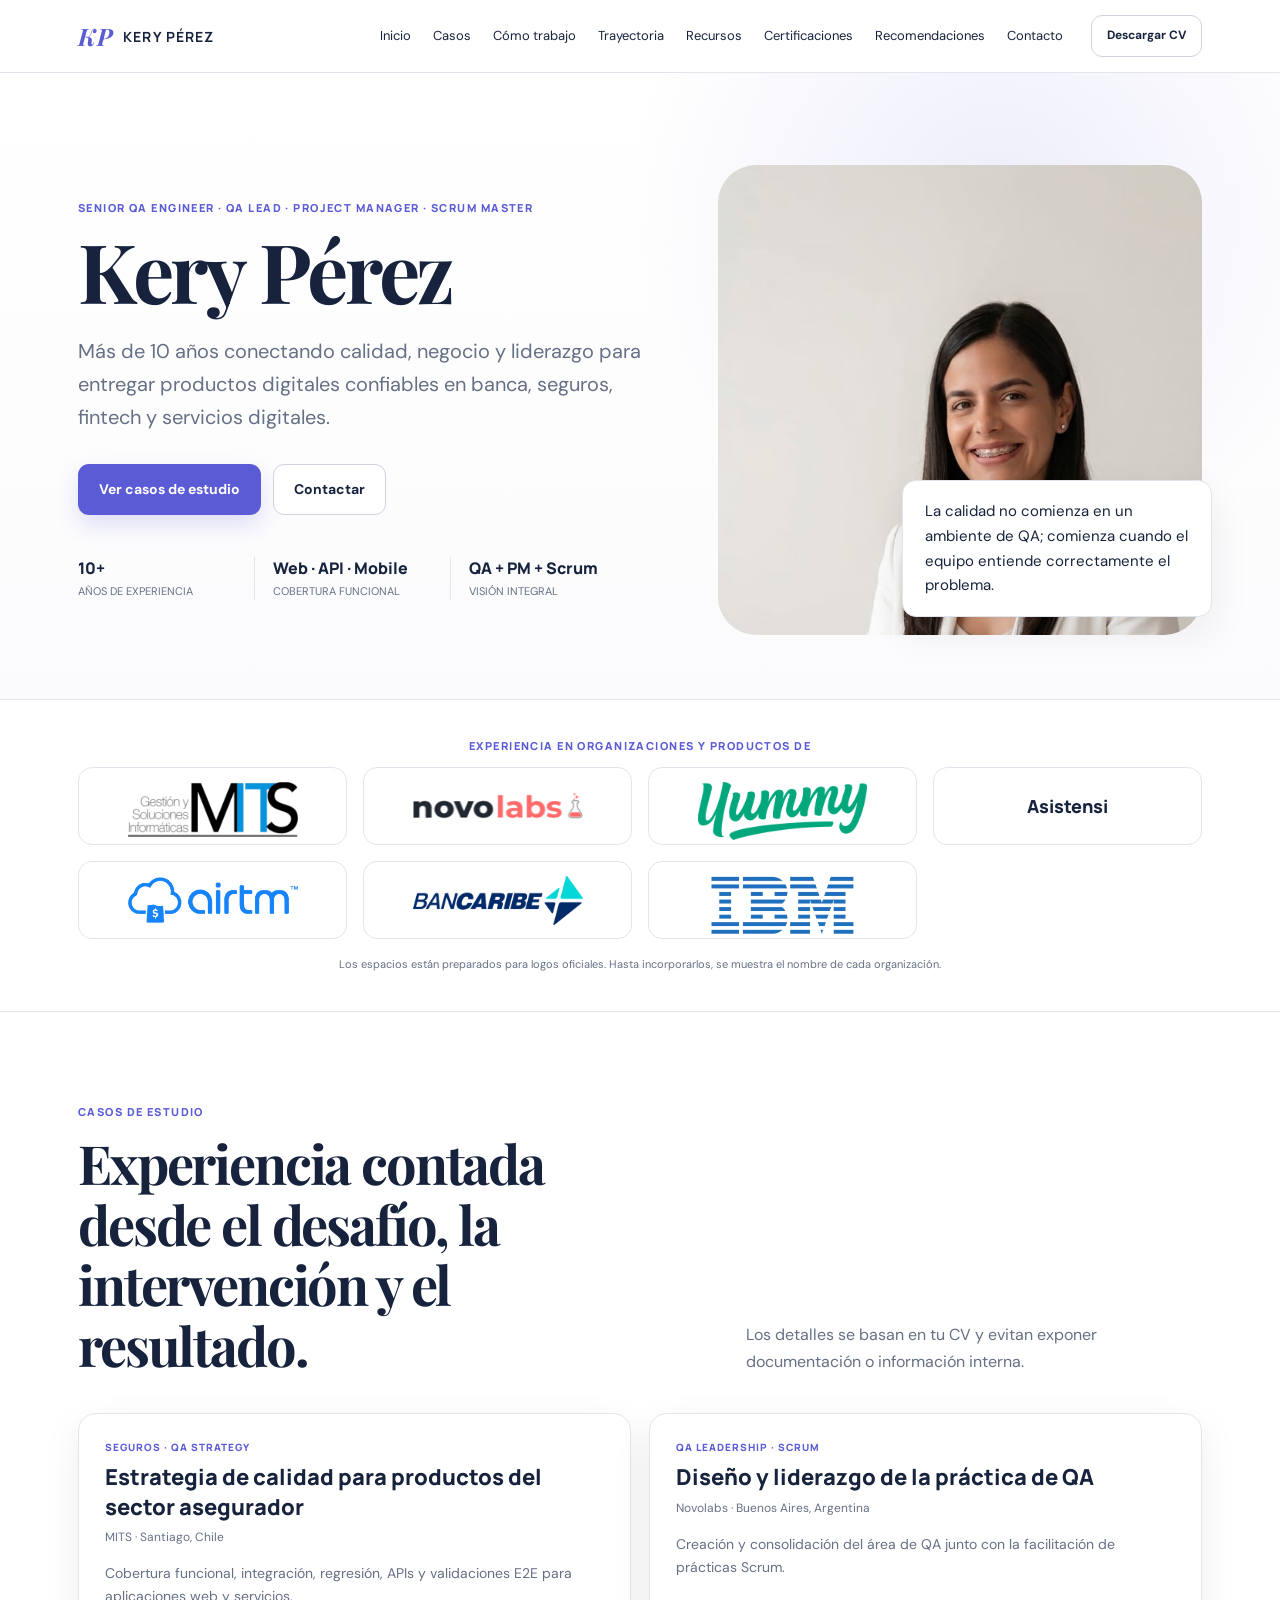
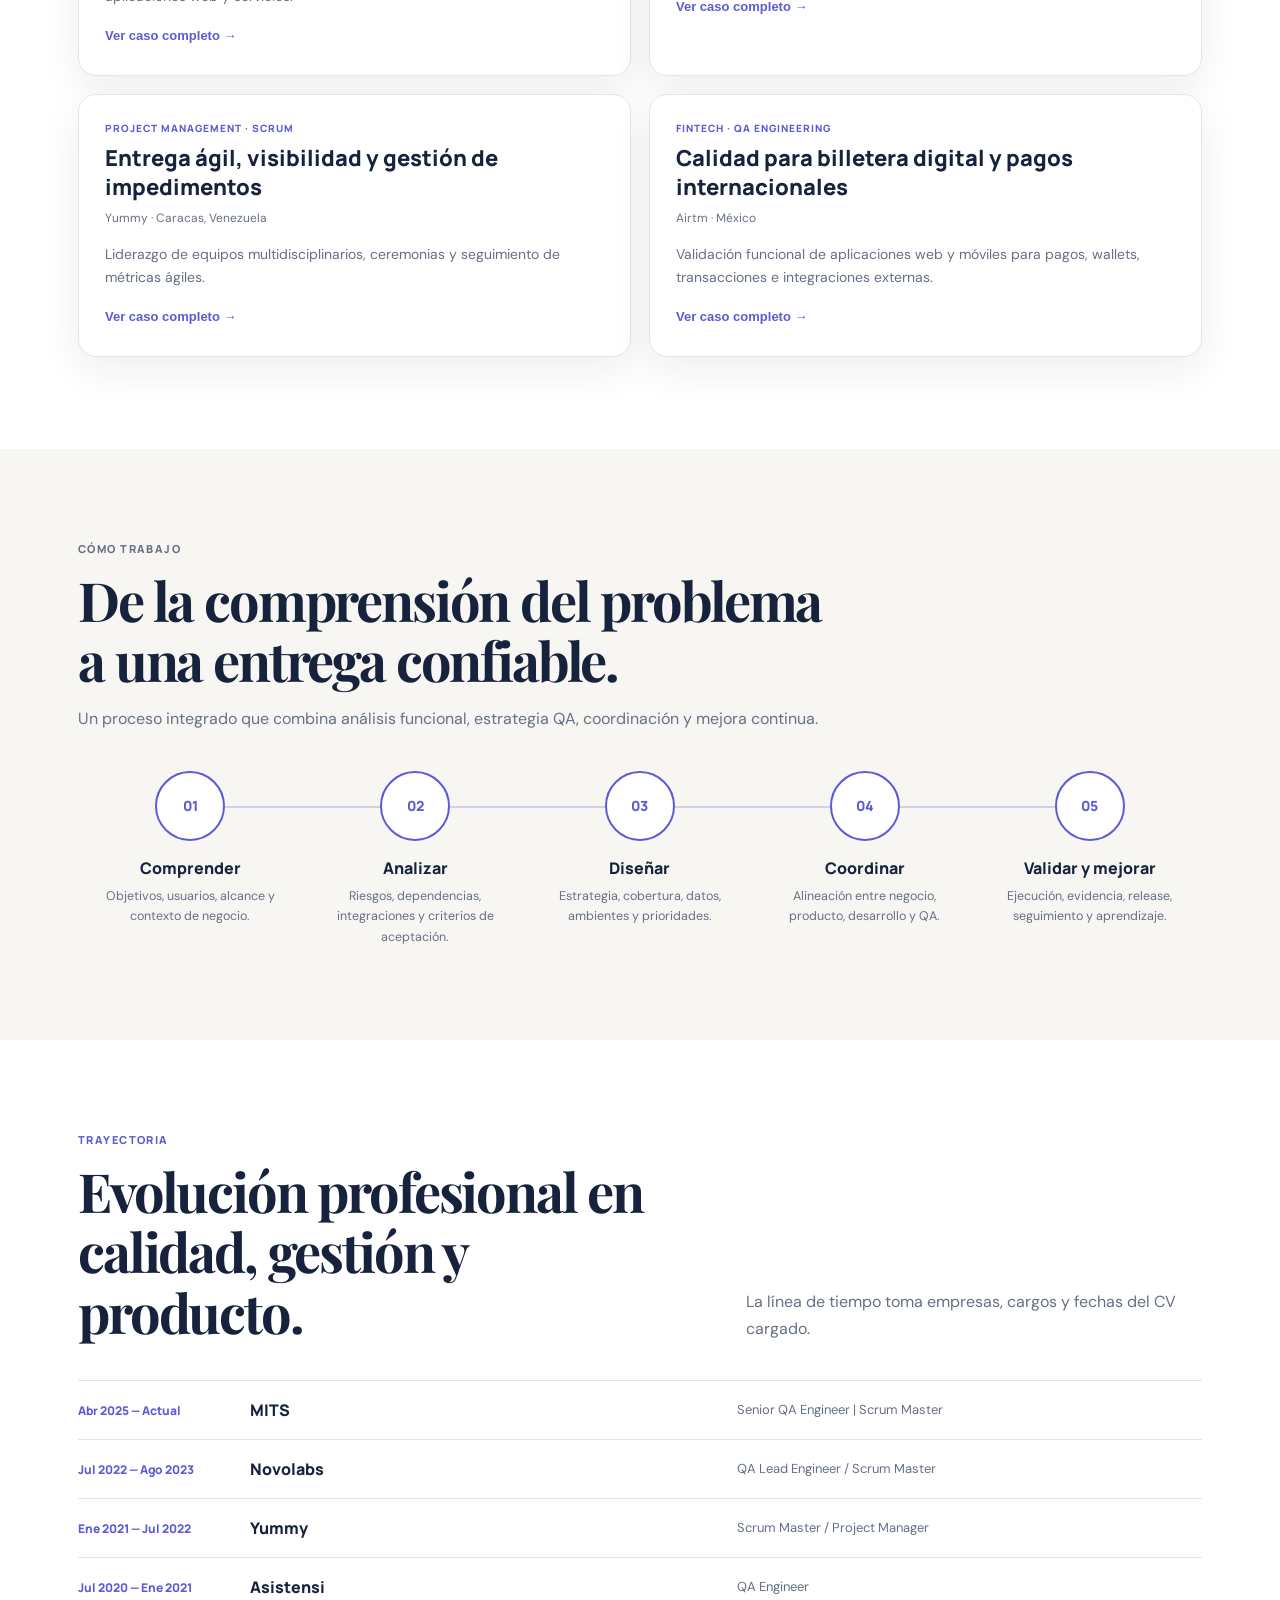
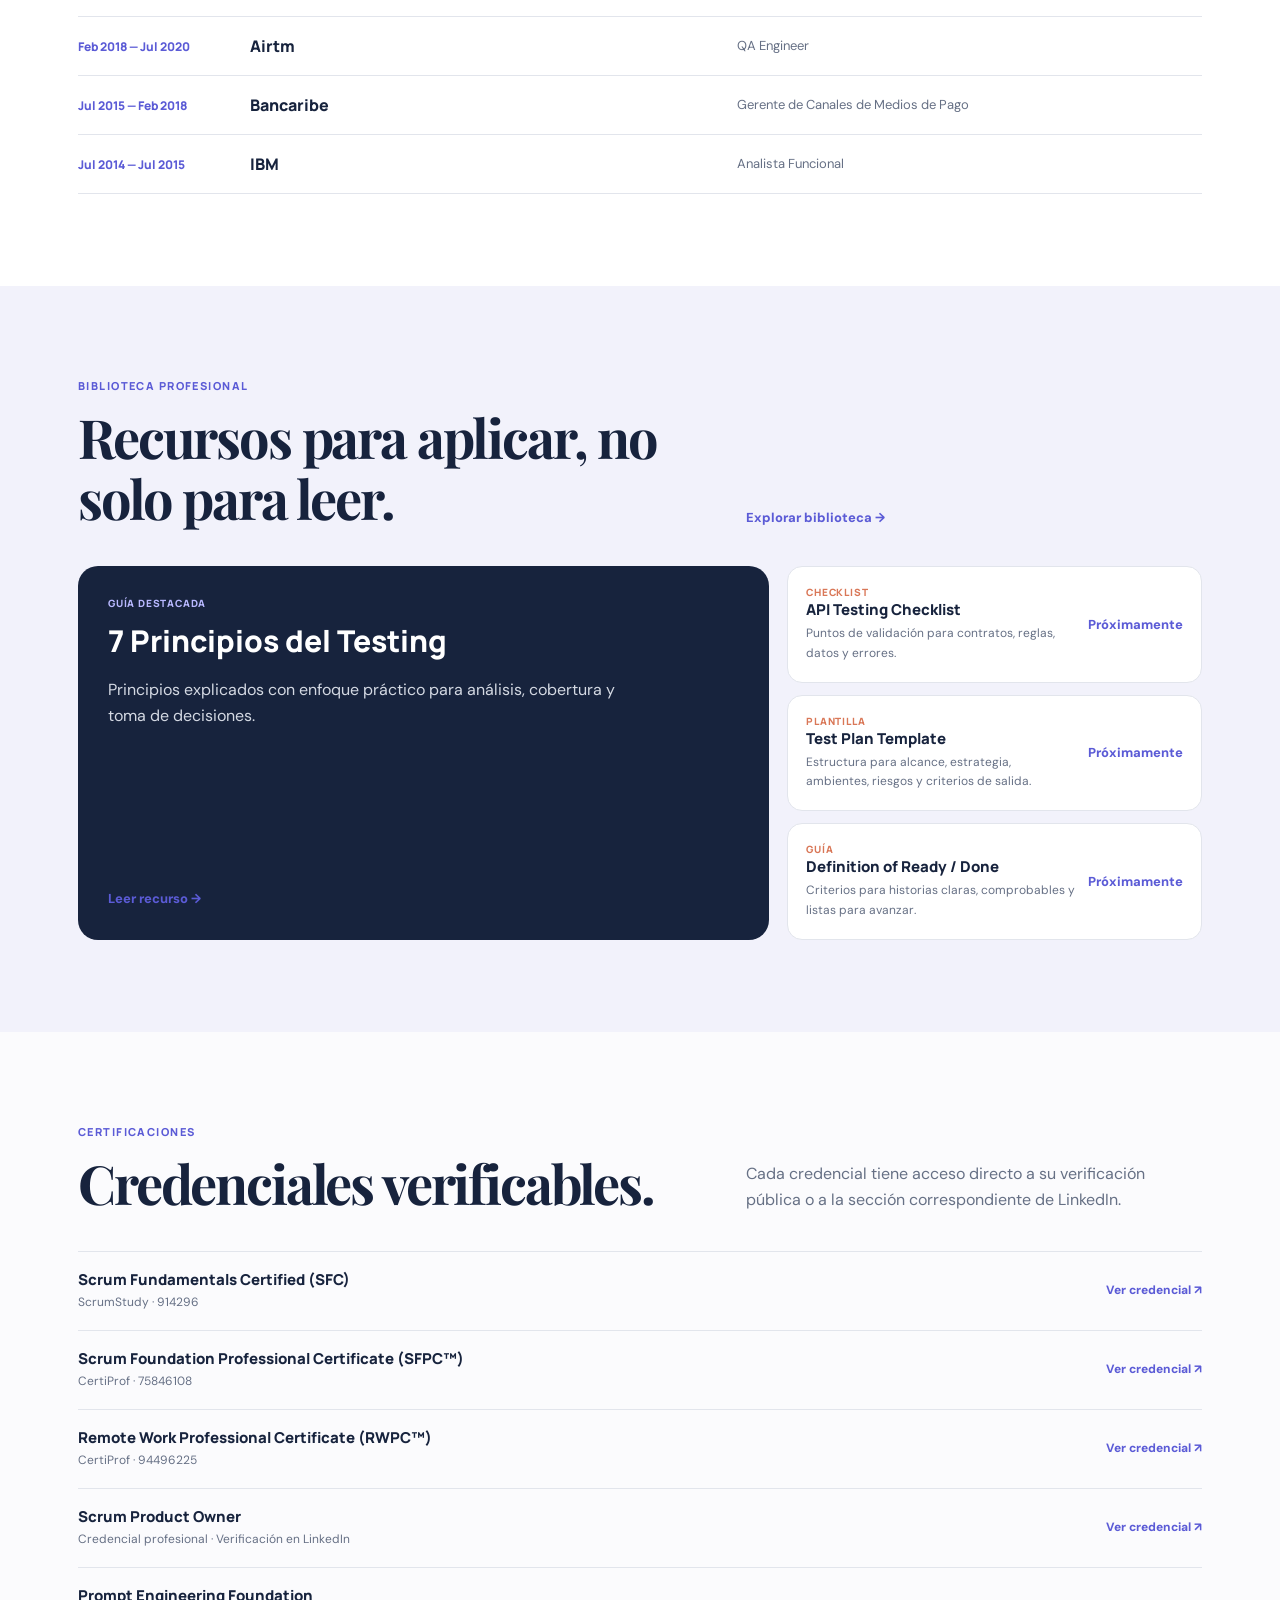
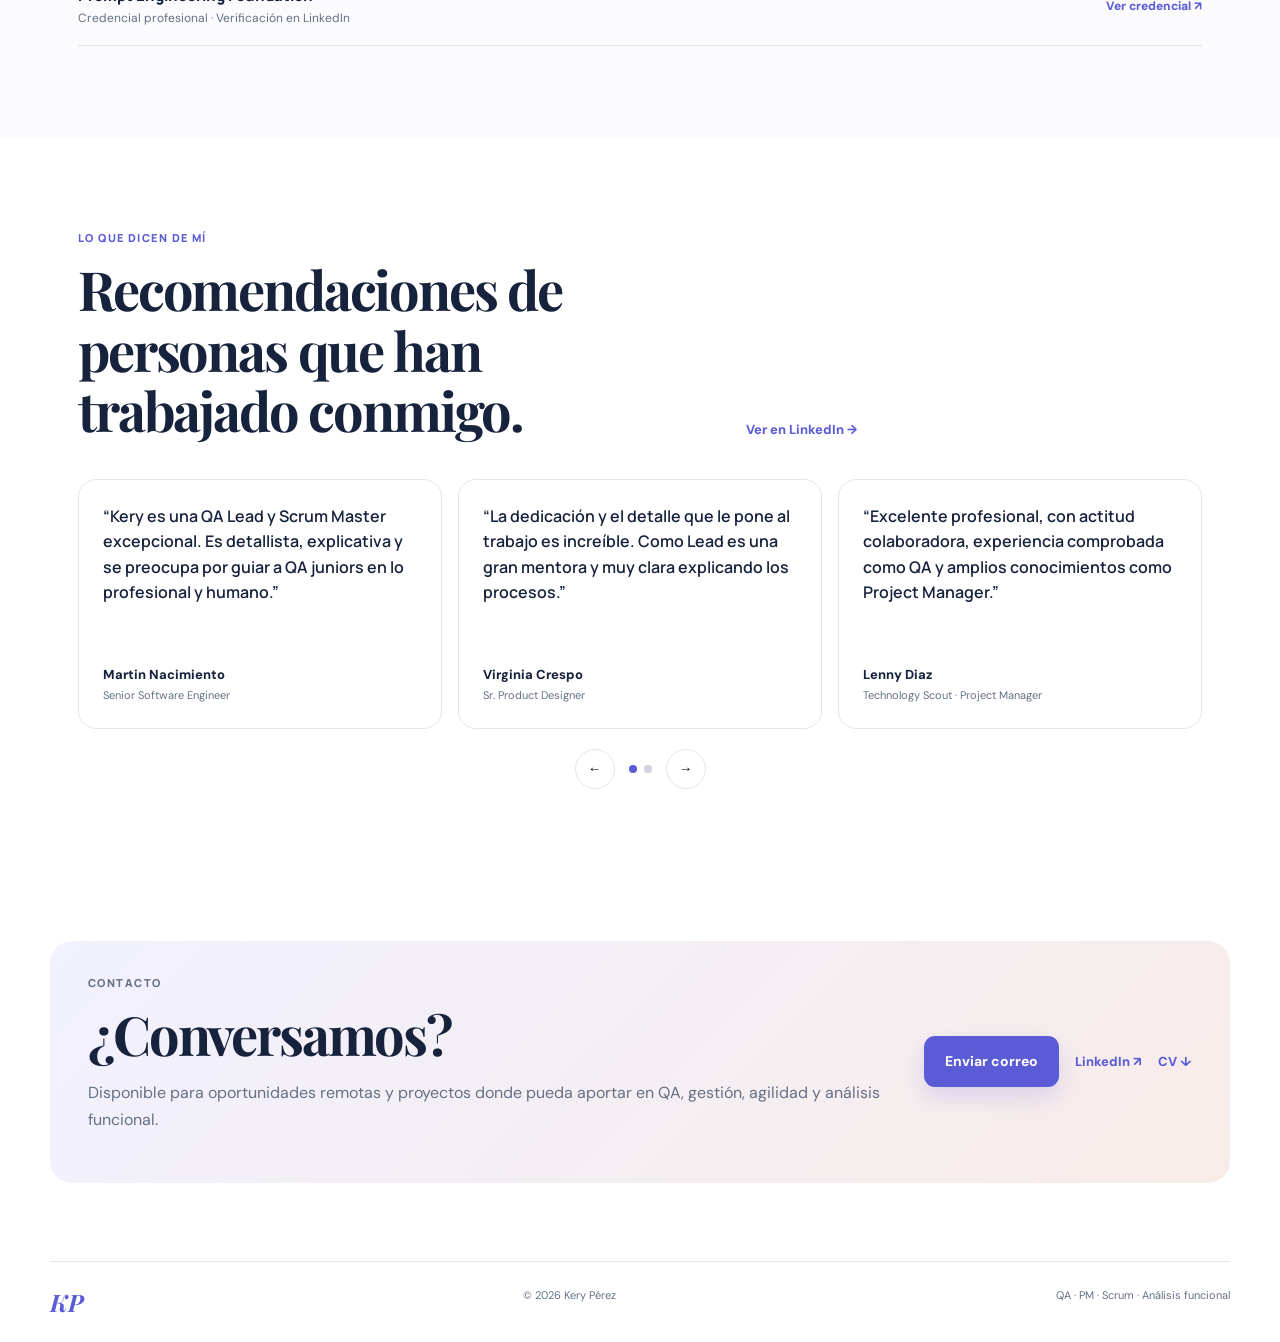
==== portfolio2026/index.html @ 2732c257 "Estoy restaurando el portafolio anterior" ====
<!DOCTYPE html>
<html lang="es">
<head>
  <meta charset="UTF-8">
  <meta name="viewport" content="width=device-width, initial-scale=1.0">
  <title>Kery Pérez — QA Leadership · Project Management · Scrum</title>
  <meta name="description" content="Portafolio profesional de Kery Pérez: QA Leadership, Project Management, Scrum y análisis funcional para banca, seguros y fintech.">
  <link rel="preconnect" href="https://fonts.googleapis.com">
  <link rel="preconnect" href="https://fonts.gstatic.com" crossorigin>
  <link href="https://fonts.googleapis.com/css2?family=DM+Sans:wght@400;500;600;700&family=Manrope:wght@500;600;700;800&family=Playfair+Display:wght@600;700&display=swap" rel="stylesheet">
  <link rel="stylesheet" href="assets/css/styles.css">
</head>
<body>
<header class="site-header">
  <div class="wrap nav">
    <a class="brand" href="#inicio"><span class="brand-mark">KP</span><span>Kery Pérez</span></a>
    <button class="nav-toggle" id="navToggle" aria-label="Abrir menú">☰</button>
    <nav class="nav-links" id="navLinks">
      <a href="#inicio">Inicio</a><a href="#casos">Casos</a><a href="#metodo">Cómo trabajo</a><a href="#trayectoria">Trayectoria</a><a href="#recursos">Recursos</a><a href="#certificaciones">Certificaciones</a><a href="#recomendaciones">Recomendaciones</a><a href="#contacto">Contacto</a>
    </nav>
    <a class="btn btn-outline nav-cv" href="assets/docs/CV_Kery_Perez_2026.pdf" download>Descargar CV</a>
  </div>
</header>

<main>
<section class="hero" id="inicio">
  <div class="wrap hero-grid">
    <div>
      <p class="eyebrow">Senior QA Engineer · QA Lead · Project Manager · Scrum Master</p>
      <h1>Kery Pérez</h1>
      <p class="hero-lede">Más de 10 años conectando calidad, negocio y liderazgo para entregar productos digitales confiables en banca, seguros, fintech y servicios digitales.</p>
      <div class="hero-actions"><a class="btn btn-primary" href="#casos">Ver casos de estudio</a><a class="btn btn-secondary" href="#contacto">Contactar</a></div>
      <div class="stats"><div><strong>10+</strong><span>Años de experiencia</span></div><div><strong>Web · API · Mobile</strong><span>Cobertura funcional</span></div><div><strong>QA + PM + Scrum</strong><span>Visión integral</span></div></div>
    </div>
    <aside class="hero-card">
      <div class="portrait-frame">
        <img src="assets/images/foto-kery.jpg" alt="Kery Pérez" onerror="this.hidden=true;this.nextElementSibling.hidden=false">
        <div class="portrait-placeholder" hidden><strong>Tu foto profesional</strong><span>assets/images/foto-kery.jpg</span></div>
      </div>
      <blockquote>La calidad no comienza en un ambiente de QA; comienza cuando el equipo entiende correctamente el problema.</blockquote>
    </aside>
  </div>
</section>

<section class="company-section">
  <div class="wrap">
    <p class="section-label center">Experiencia en organizaciones y productos de</p>
    <div class="company-grid" id="companyGrid"></div>
    <p class="logo-note">Los espacios están preparados para logos oficiales. Hasta incorporarlos, se muestra el nombre de cada organización.</p>
  </div>
</section>

<section class="section" id="casos">
  <div class="wrap">
    <div class="section-head split"><div><p class="section-label">Casos de estudio</p><h2>Experiencia contada desde el desafío, la intervención y el resultado.</h2></div><p>Los detalles se basan en tu CV y evitan exponer documentación o información interna.</p></div>
    <div class="case-grid" id="caseGrid"></div>
  </div>
</section>

<section class="section method-section" id="metodo">
  <div class="wrap">
    <div class="section-head"><p class="section-label">Cómo trabajo</p><h2>De la comprensión del problema a una entrega confiable.</h2><p>Un proceso integrado que combina análisis funcional, estrategia QA, coordinación y mejora continua.</p></div>
    <div class="method-flow" id="methodFlow"></div>
  </div>
</section>

<section class="section" id="trayectoria">
  <div class="wrap">
    <div class="section-head split"><div><p class="section-label">Trayectoria</p><h2>Evolución profesional en calidad, gestión y producto.</h2></div><p>La línea de tiempo toma empresas, cargos y fechas del CV cargado.</p></div>
    <div class="timeline" id="timeline"></div>
  </div>
</section>

<section class="section library-section" id="recursos">
  <div class="wrap">
    <div class="section-head split"><div><p class="section-label">Biblioteca profesional</p><h2>Recursos para aplicar, no solo para leer.</h2></div><a class="text-link" href="resources/index.html">Explorar biblioteca →</a></div>
    <div class="library-layout" id="libraryGrid"></div>
  </div>
</section>


<section class="section certification-section" id="certificaciones">
  <div class="wrap">
    <div class="section-head split">
      <div>
        <p class="section-label">Certificaciones</p>
        <h2>Credenciales verificables.</h2>
      </div>
      <p>Cada credencial tiene acceso directo a su verificación pública o a la sección correspondiente de LinkedIn.</p>
    </div>
    <div class="certification-list" id="certificationList"></div>
  </div>
</section>

<section class="section" id="recomendaciones">
  <div class="wrap">
    <div class="section-head split"><div><p class="section-label">Lo que dicen de mí</p><h2>Recomendaciones de personas que han trabajado conmigo.</h2></div><a class="text-link" target="_blank" rel="noopener" href="https://www.linkedin.com/in/kandreinaperez/details/recommendations/">Ver en LinkedIn →</a></div>
    <div class="carousel"><div class="recommendation-track" id="recommendationTrack"></div></div>
    <div class="carousel-controls"><button id="prevRec" aria-label="Anterior">←</button><div id="recDots"></div><button id="nextRec" aria-label="Siguiente">→</button></div>
  </div>
</section>

<section class="contact-section" id="contacto">
  <div class="wrap contact-card"><div><p class="section-label">Contacto</p><h2>¿Conversamos?</h2><p>Disponible para oportunidades remotas y proyectos donde pueda aportar en QA, gestión, agilidad y análisis funcional.</p></div><div class="contact-actions"><a class="btn btn-primary" href="mailto:kery.aph@gmail.com">Enviar correo</a><a class="text-link" target="_blank" rel="noopener" href="https://www.linkedin.com/in/kandreinaperez/">LinkedIn ↗</a><a class="text-link" href="assets/docs/CV_Kery_Perez_2026.pdf" download>CV ↓</a></div></div>
</section>
</main>

<footer><div class="wrap footer-inner"><span class="brand-mark">KP</span><span>© 2026 Kery Pérez</span><span>QA · PM · Scrum · Análisis funcional</span></div></footer>
<script src="assets/js/data.js"></script><script src="assets/js/app.js"></script>
</body></html>
---- portfolio2026/assets/css/styles.css ----
:root{--bg:#fff;--paper:#f7f6f3;--paper2:#f2f2fb;--text:#17233d;--muted:#667085;--line:#e2e5ec;--accent:#5b5bd6;--accent2:#d97757;--accentSoft:#ececff;--navy:#17233d;--shadow:0 14px 40px rgba(23,35,61,.07);--radius:20px;--display:'Playfair Display',serif;--heading:'Manrope',sans-serif;--body:'DM Sans',sans-serif;--container:1180px}*{box-sizing:border-box}html{scroll-behavior:smooth}body{margin:0;color:var(--text);background:var(--bg);font-family:var(--body);line-height:1.65}a{text-decoration:none;color:inherit}.wrap{max-width:var(--container);margin:auto;padding:0 28px}.section{padding:92px 0}.site-header{position:sticky;top:0;z-index:30;background:rgba(255,255,255,.93);backdrop-filter:blur(14px);border-bottom:1px solid var(--line)}.nav{height:72px;display:flex;align-items:center;gap:28px}.brand{display:flex;align-items:center;gap:10px;font:700 14px var(--heading);text-transform:uppercase;letter-spacing:.08em}.brand-mark{font:700 24px var(--display);font-style:italic;color:var(--accent)}.nav-links{margin-left:auto;display:flex;gap:22px}.nav-links a{font-size:13px}.nav-links a:hover{color:var(--accent)}.nav-toggle{display:none;border:0;background:none;font-size:22px}.btn{display:inline-flex;align-items:center;justify-content:center;padding:13px 20px;border-radius:11px;border:1px solid transparent;font-weight:700;font-size:14px}.btn-primary{background:var(--accent);color:white;box-shadow:0 10px 22px rgba(91,91,214,.18)}.btn-secondary,.btn-outline{background:white;border-color:#cfd3df}.nav-cv{padding:10px 15px;font-size:12px}.hero{padding:92px 0 64px;background:radial-gradient(circle at 78% 20%,rgba(91,91,214,.10),transparent 33%),linear-gradient(180deg,#fff,#fbfbfd)}.hero-grid{display:grid;grid-template-columns:1.08fr .92fr;gap:72px;align-items:center}.eyebrow,.section-label{color:var(--accent);font:800 11px var(--heading);letter-spacing:.13em;text-transform:uppercase;margin:0 0 14px}.center{text-align:center}.hero h1,.section-head h2,.contact-card h2{font:700 clamp(48px,7vw,82px)/1 var(--display);letter-spacing:-.04em;margin:0}.section-head h2,.contact-card h2{font-size:clamp(34px,4.8vw,54px);line-height:1.12}.hero-lede{font-size:20px;color:var(--muted);max-width:650px;margin:24px 0 0}.hero-actions{display:flex;gap:12px;margin-top:30px}.stats{display:grid;grid-template-columns:repeat(3,1fr);gap:18px;margin-top:42px}.stats div{border-right:1px solid var(--line);padding-right:14px}.stats div:last-child{border:0}.stats strong{display:block;font:800 16px var(--heading)}.stats span{display:block;color:var(--muted);font-size:11px;text-transform:uppercase;margin-top:3px}.hero-card{position:relative}.portrait-frame{height:470px;border-radius:38px;background:linear-gradient(145deg,#ececff,#f5e8e3);overflow:hidden;display:grid;place-items:center}.portrait-frame img{width:100%;height:100%;object-fit:cover}.portrait-placeholder{text-align:center}.portrait-placeholder span{display:block;color:var(--muted);font-size:12px;margin-top:6px}.hero-card blockquote{position:absolute;right:-10px;bottom:18px;background:white;border:1px solid var(--line);box-shadow:var(--shadow);border-radius:14px;padding:18px 22px;max-width:310px;margin:0;font-size:15px}.company-section{padding:38px 0;border-top:1px solid var(--line);border-bottom:1px solid var(--line)}.company-grid{display:grid;grid-template-columns:repeat(4,1fr);gap:16px}.company{height:78px;border:1px solid var(--line);border-radius:14px;background:white;display:grid;place-items:center;padding:10px}.company img{max-width:120px;max-height:42px}.company-fallback{font:800 18px var(--heading);color:var(--navy)}.logo-note{text-align:center;color:var(--muted);font-size:11px;margin:16px 0 0}.section-head{max-width:760px;margin-bottom:38px}.section-head>p{color:var(--muted)}.section-head.split{max-width:none;display:grid;grid-template-columns:1fr .75fr;gap:60px;align-items:end}.section-head.split>p{margin:0}.case-grid{display:grid;grid-template-columns:repeat(2,1fr);gap:18px}.case-card{border:1px solid var(--line);border-radius:18px;background:white;box-shadow:var(--shadow);overflow:hidden}.case-summary{padding:26px}.case-kicker{font:800 10px var(--heading);letter-spacing:.1em;text-transform:uppercase;color:var(--accent)}.case-card h3{font:800 22px/1.35 var(--heading);margin:9px 0 0}.case-client{font-size:12px;color:var(--muted);margin-top:6px}.case-summary p{color:var(--muted);font-size:14px}.case-toggle{border:0;background:none;padding:0;color:var(--accent);font-weight:800;font-size:13px}.case-detail{display:none;padding:0 26px 26px;border-top:1px solid var(--line)}.case-detail.open{display:grid;grid-template-columns:repeat(2,1fr);gap:18px;padding-top:22px}.detail-block h4{font:800 10px var(--heading);text-transform:uppercase;letter-spacing:.08em;color:var(--accent2);margin:0 0 6px}.detail-block p{margin:0;font-size:13.5px}.detail-result{grid-column:1/-1;background:var(--paper2);padding:16px;border-radius:12px;font-size:13.5px}.method-section{background:var(--paper)}.method-flow{display:grid;grid-template-columns:repeat(5,1fr);gap:0;position:relative}.method-flow:before{content:'';position:absolute;left:8%;right:8%;top:35px;height:2px;background:#cfd3df}.method-step{position:relative;text-align:center;padding:0 14px}.method-node{width:70px;height:70px;border-radius:50%;margin:0 auto;background:white;border:2px solid var(--accent);display:grid;place-items:center;position:relative;z-index:1;font:800 14px var(--heading);color:var(--accent)}.method-step h3{font:800 16px var(--heading);margin:16px 0 0}.method-step p{font-size:12.5px;color:var(--muted);margin:7px 0 0}.timeline{display:grid;gap:0;border-top:1px solid var(--line)}.timeline-item{display:grid;grid-template-columns:150px 1fr 1fr;gap:22px;padding:18px 0;border-bottom:1px solid var(--line);align-items:center}.timeline-item .period{font:800 12px var(--heading);color:var(--accent)}.timeline-item h3{font:800 16px var(--heading);margin:0}.timeline-item p{color:var(--muted);font-size:13px;margin:0}.library-section{background:var(--paper2)}.library-layout{display:grid;grid-template-columns:1.25fr .75fr;gap:18px}.resource-feature{background:var(--navy);color:white;border-radius:20px;padding:30px;min-height:300px;display:flex;flex-direction:column;justify-content:space-between}.resource-feature .resource-type{color:#b8b8ff}.resource-feature h3{font:800 30px var(--heading);margin:10px 0}.resource-feature p{color:#d4d9e3;max-width:520px}.resource-list{display:grid;gap:12px}.resource-row{background:white;border:1px solid var(--line);border-radius:15px;padding:18px;display:grid;grid-template-columns:1fr auto;gap:12px;align-items:center}.resource-row h3{font:800 15px var(--heading);margin:0}.resource-row p{font-size:12px;color:var(--muted);margin:4px 0 0}.resource-type{font:800 10px var(--heading);text-transform:uppercase;letter-spacing:.08em;color:var(--accent2)}.text-link{color:var(--accent);font-weight:800;font-size:13px}.carousel{overflow:hidden}.recommendation-track{display:flex;transition:transform .4s ease}.recommendation-page{min-width:100%;display:grid;grid-template-columns:repeat(3,1fr);gap:16px}.recommendation{border:1px solid var(--line);border-radius:18px;padding:24px;background:white;min-height:250px;display:flex;flex-direction:column;justify-content:space-between}.recommendation blockquote{font:600 16px/1.6 var(--heading);margin:0}.recommendation .name{font-weight:800;font-size:13px}.recommendation .role{font-size:11px;color:var(--muted)}.carousel-controls{display:flex;justify-content:center;align-items:center;gap:14px;margin-top:20px}.carousel-controls button{width:40px;height:40px;border-radius:50%;border:1px solid var(--line);background:white}.carousel-controls #recDots{display:flex;gap:7px}.dot{width:8px;height:8px;border-radius:50%;background:#cdd2dd}.dot.active{background:var(--accent)}.contact-section{padding:60px 0 78px}.contact-card{background:linear-gradient(135deg,#f1f1ff,#f8ece8);border-radius:22px;padding:34px 38px;display:grid;grid-template-columns:1fr auto;gap:30px;align-items:center}.contact-card p{color:var(--muted)}.contact-actions{display:flex;gap:16px;align-items:center}.footer-inner{border-top:1px solid var(--line);padding:24px 0;display:flex;justify-content:space-between;gap:16px;color:var(--muted);font-size:11px}@media(max-width:900px){.nav-links{display:none;position:absolute;top:72px;left:0;right:0;background:white;padding:18px 28px;border-bottom:1px solid var(--line);flex-direction:column}.nav-links.open{display:flex}.nav-toggle{display:block;margin-left:auto}.nav-cv{display:none}.hero-grid,.section-head.split,.library-layout,.contact-card{grid-template-columns:1fr}.company-grid{grid-template-columns:repeat(2,1fr)}.method-flow{grid-template-columns:repeat(2,1fr);gap:24px}.method-flow:before{display:none}.recommendation-page{grid-template-columns:1fr}.timeline-item{grid-template-columns:1fr}.case-grid{grid-template-columns:1fr}}@media(max-width:600px){.wrap{padding:0 20px}.section{padding:70px 0}.stats{grid-template-columns:1fr}.hero-actions,.contact-actions{flex-wrap:wrap}.portrait-frame{height:390px}.company-grid{grid-template-columns:1fr}.case-detail.open{grid-template-columns:1fr}.detail-result{grid-column:auto}}

.company img{width:100%;max-width:150px;max-height:52px;object-fit:contain}
.portrait-frame img{object-position:center 20%}
.certification-section{background:#fbfbfd}
.certification-list{border-top:1px solid var(--line)}
.certification-row{display:grid;grid-template-columns:1fr auto;gap:24px;align-items:center;padding:17px 0;border-bottom:1px solid var(--line);transition:.2s ease}
.certification-row:hover{padding-left:8px;color:var(--accent)}
.certification-title{font:800 15px var(--heading);color:var(--text)}
.certification-meta{margin-top:3px;color:var(--muted);font-size:12px}
.certification-action{color:var(--accent);font-weight:800;font-size:12px;white-space:nowrap}
@media(max-width:600px){.certification-row{grid-template-columns:1fr;gap:7px}}

/* Ajustes de fotografía y logos - versión final */
.portrait-frame{
  background:#f7f7fb;
}
.portrait-frame img{
  object-fit:cover;
  object-position:center 16%;
  filter:none;
}
.company{
  padding:14px;
}
.company img{
  width:100%;
  max-width:170px;
  max-height:58px;
  object-fit:contain;
}
@media(max-width:600px){
  .portrait-frame img{object-position:center 12%}
}
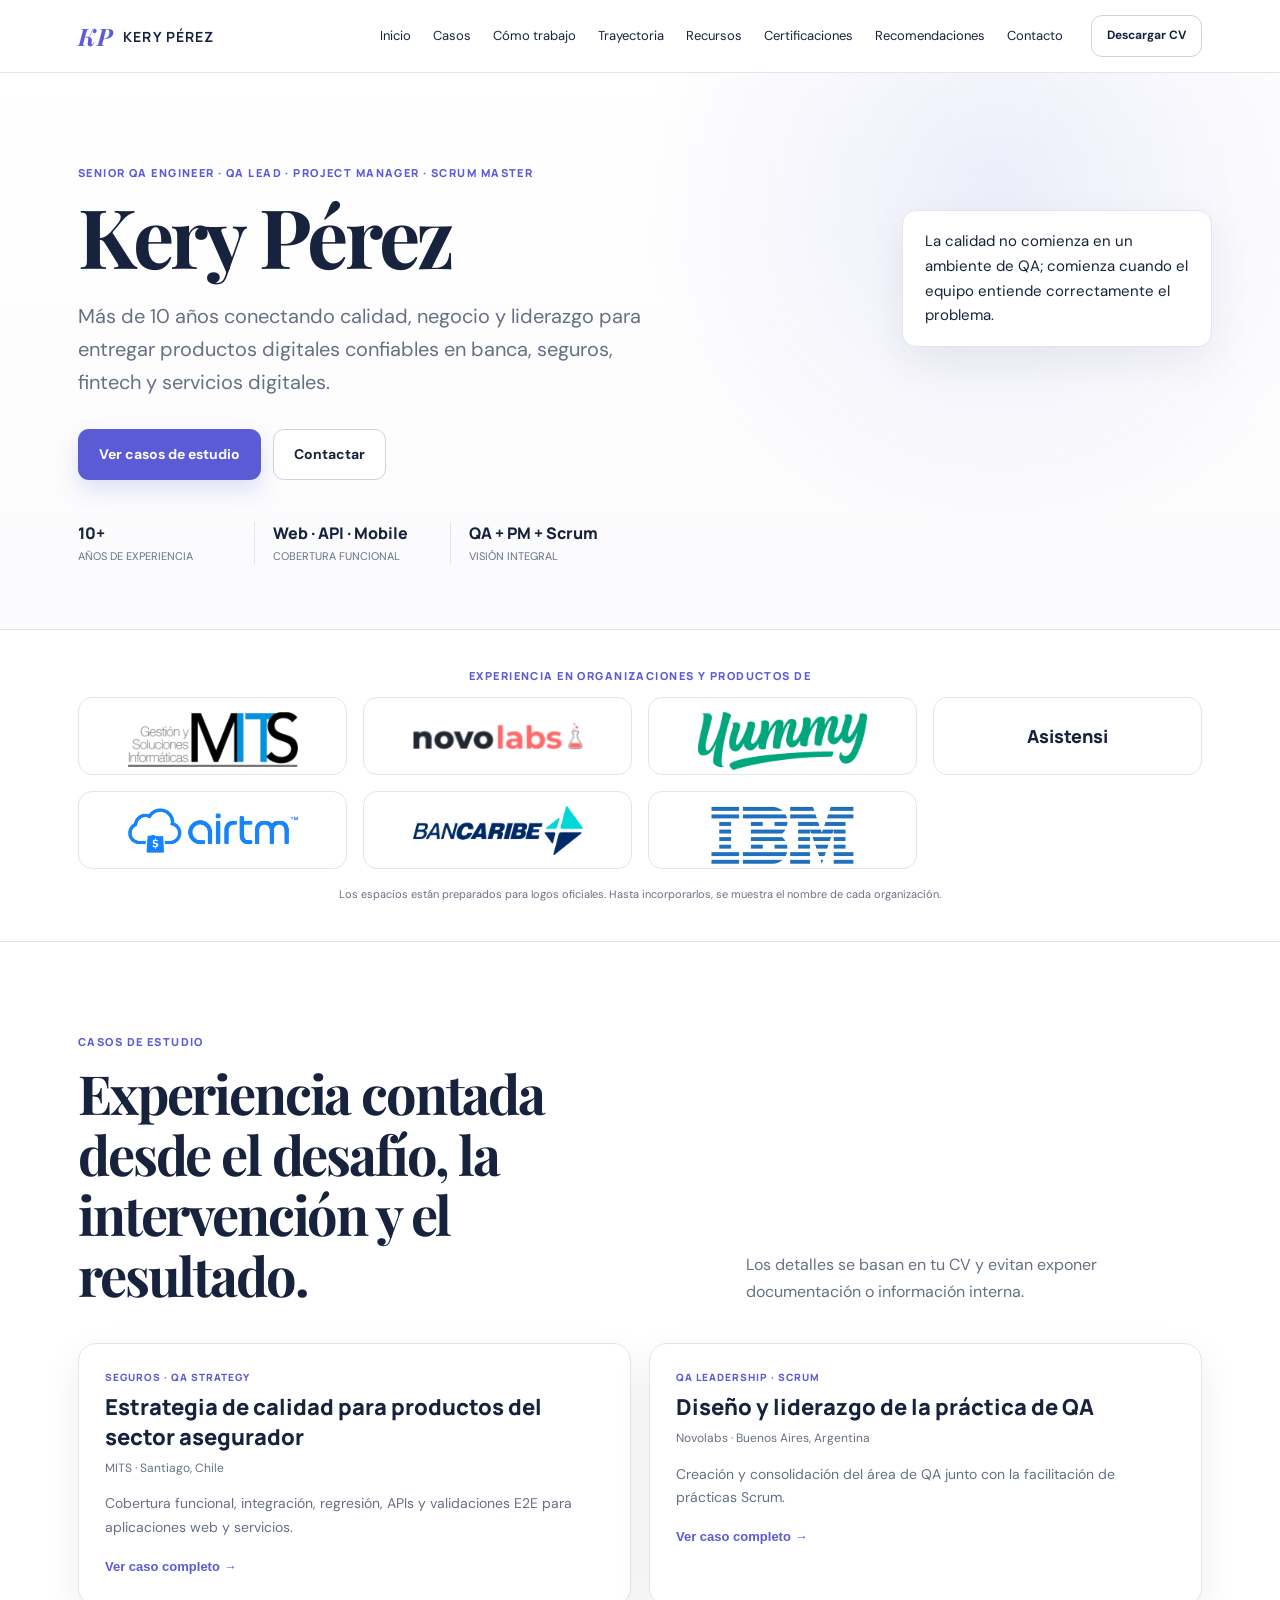
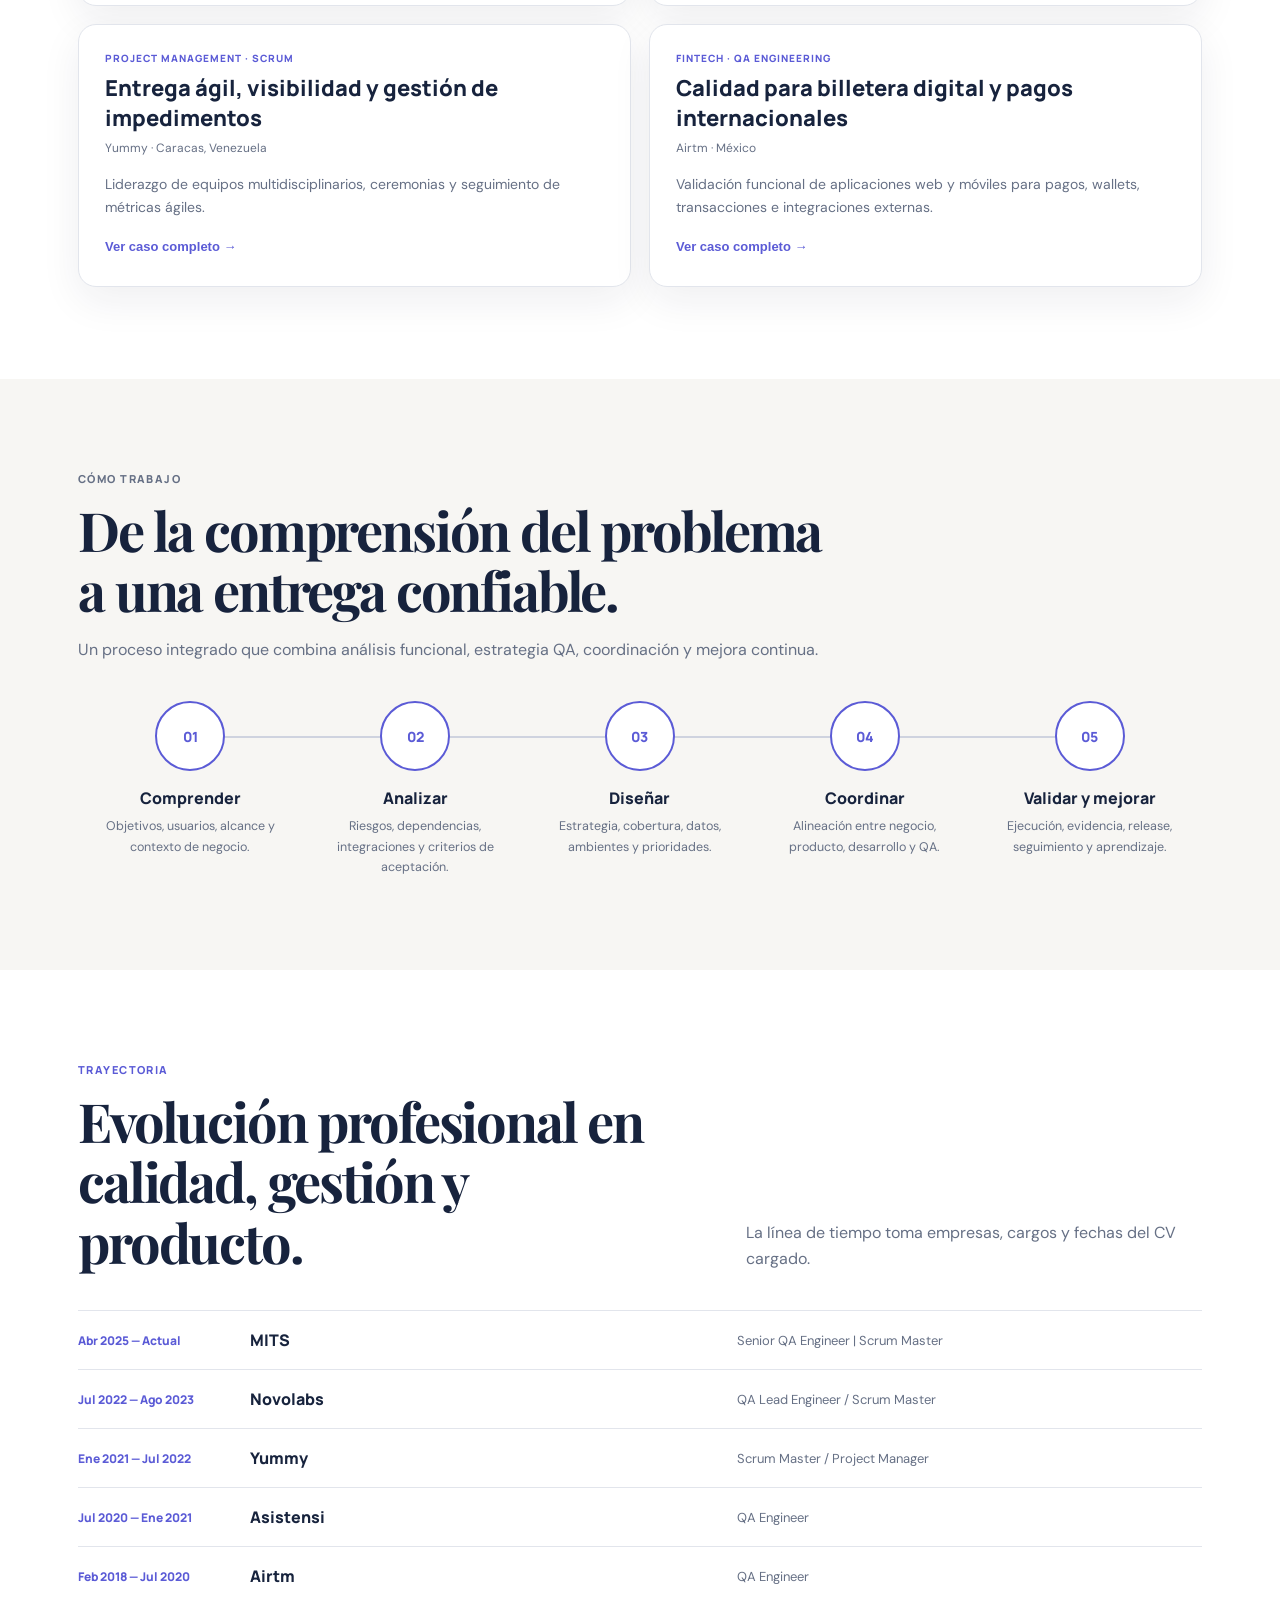
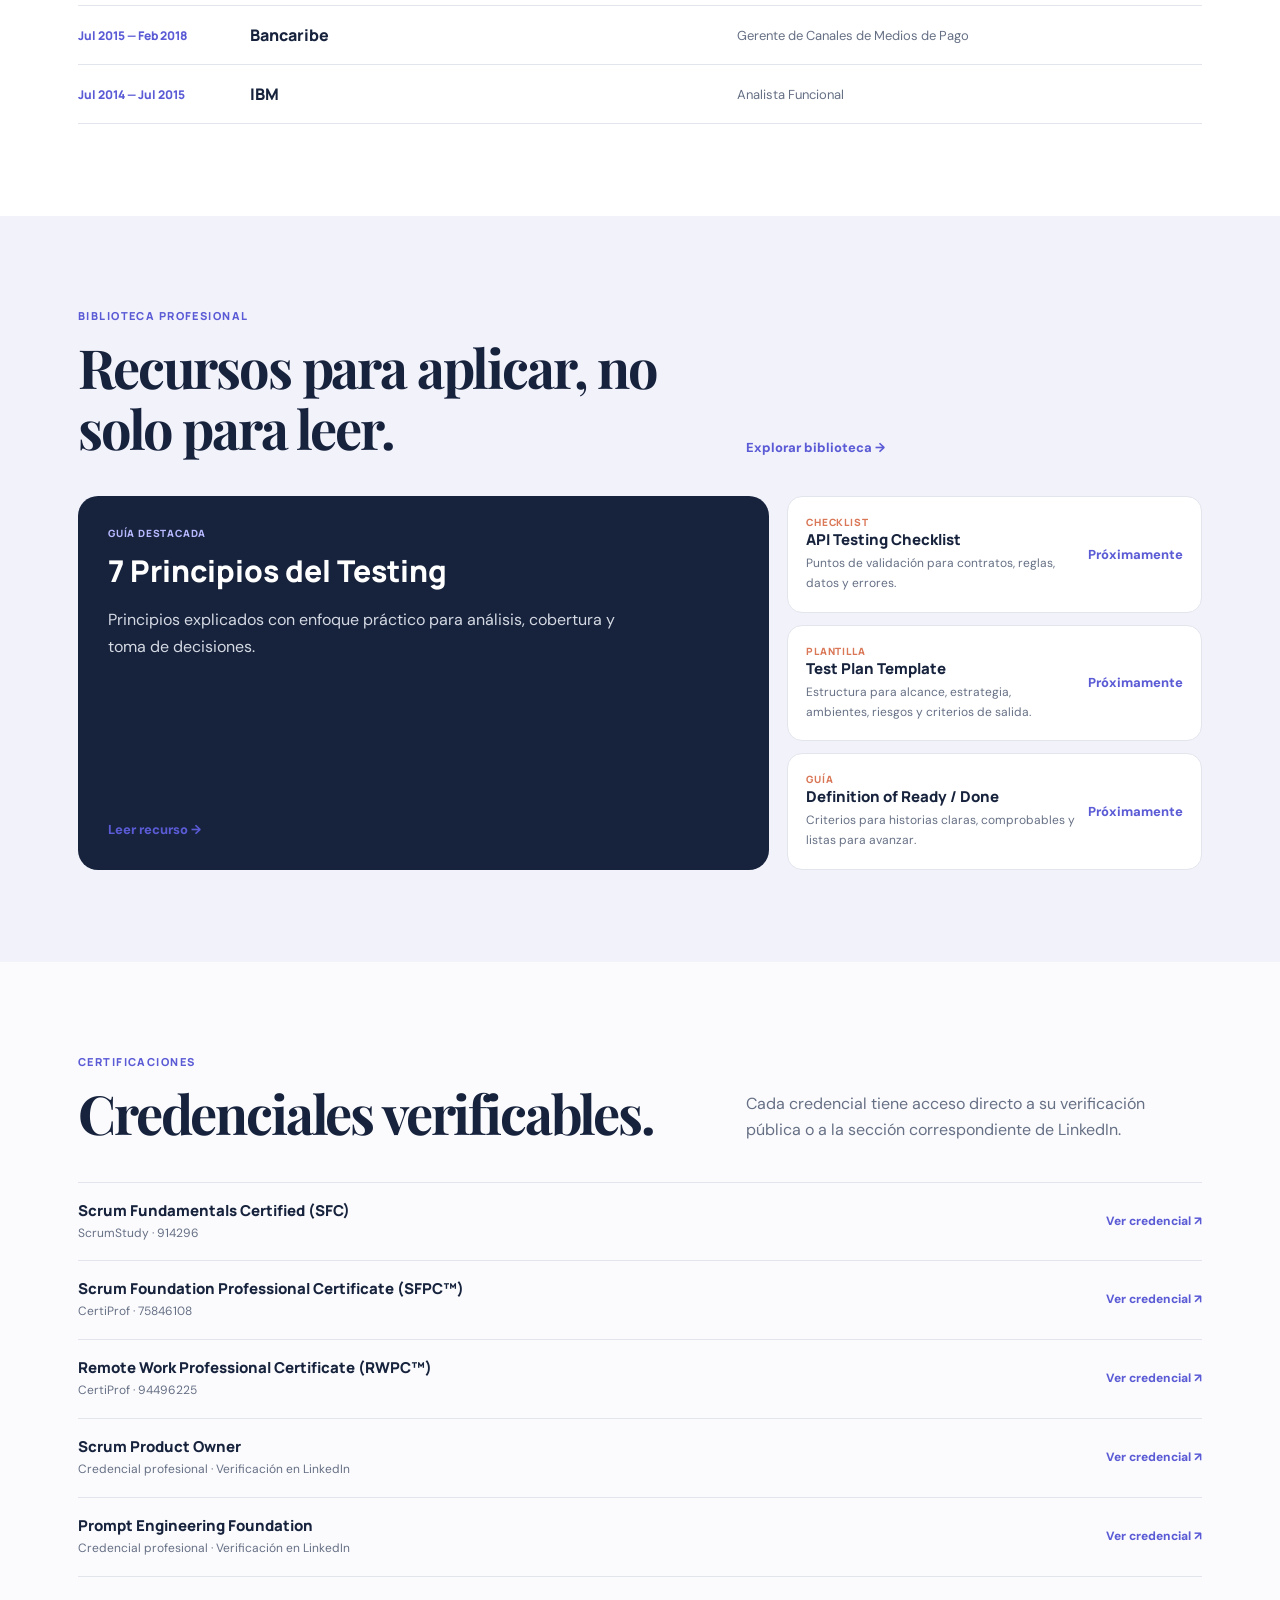
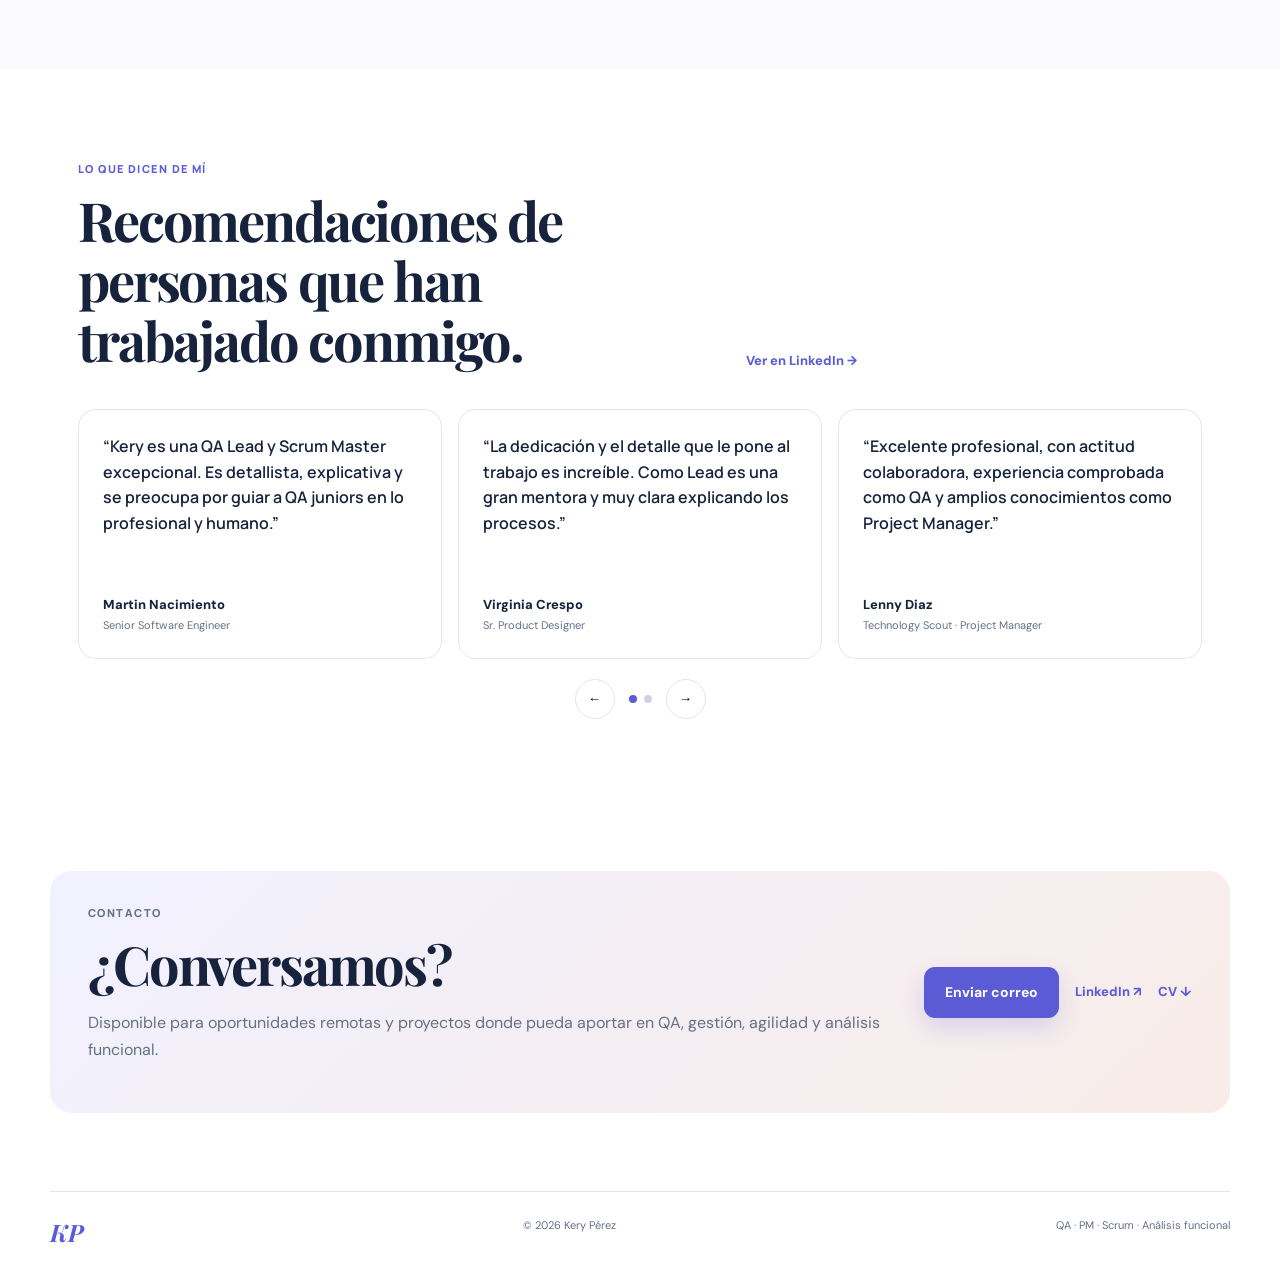
==== commit 2ff4ca60: "Update index.html" ====
--- a/portfolio2026/index.html
+++ b/portfolio2026/index.html
@@ -33,10 +33,7 @@
       <div class="stats"><div><strong>10+</strong><span>Años de experiencia</span></div><div><strong>Web · API · Mobile</strong><span>Cobertura funcional</span></div><div><strong>QA + PM + Scrum</strong><span>Visión integral</span></div></div>
     </div>
     <aside class="hero-card">
-      <div class="portrait-frame">
-        <img src="assets/images/foto-kery.jpg" alt="Kery Pérez" onerror="this.hidden=true;this.nextElementSibling.hidden=false">
-        <div class="portrait-placeholder" hidden><strong>Tu foto profesional</strong><span>assets/images/foto-kery.jpg</span></div>
-      </div>
+      
       <blockquote>La calidad no comienza en un ambiente de QA; comienza cuando el equipo entiende correctamente el problema.</blockquote>
     </aside>
   </div>
@@ -107,4 +104,4 @@
 
 <footer><div class="wrap footer-inner"><span class="brand-mark">KP</span><span>© 2026 Kery Pérez</span><span>QA · PM · Scrum · Análisis funcional</span></div></footer>
 <script src="assets/js/data.js"></script><script src="assets/js/app.js"></script>
-</body></html>+</body></html>
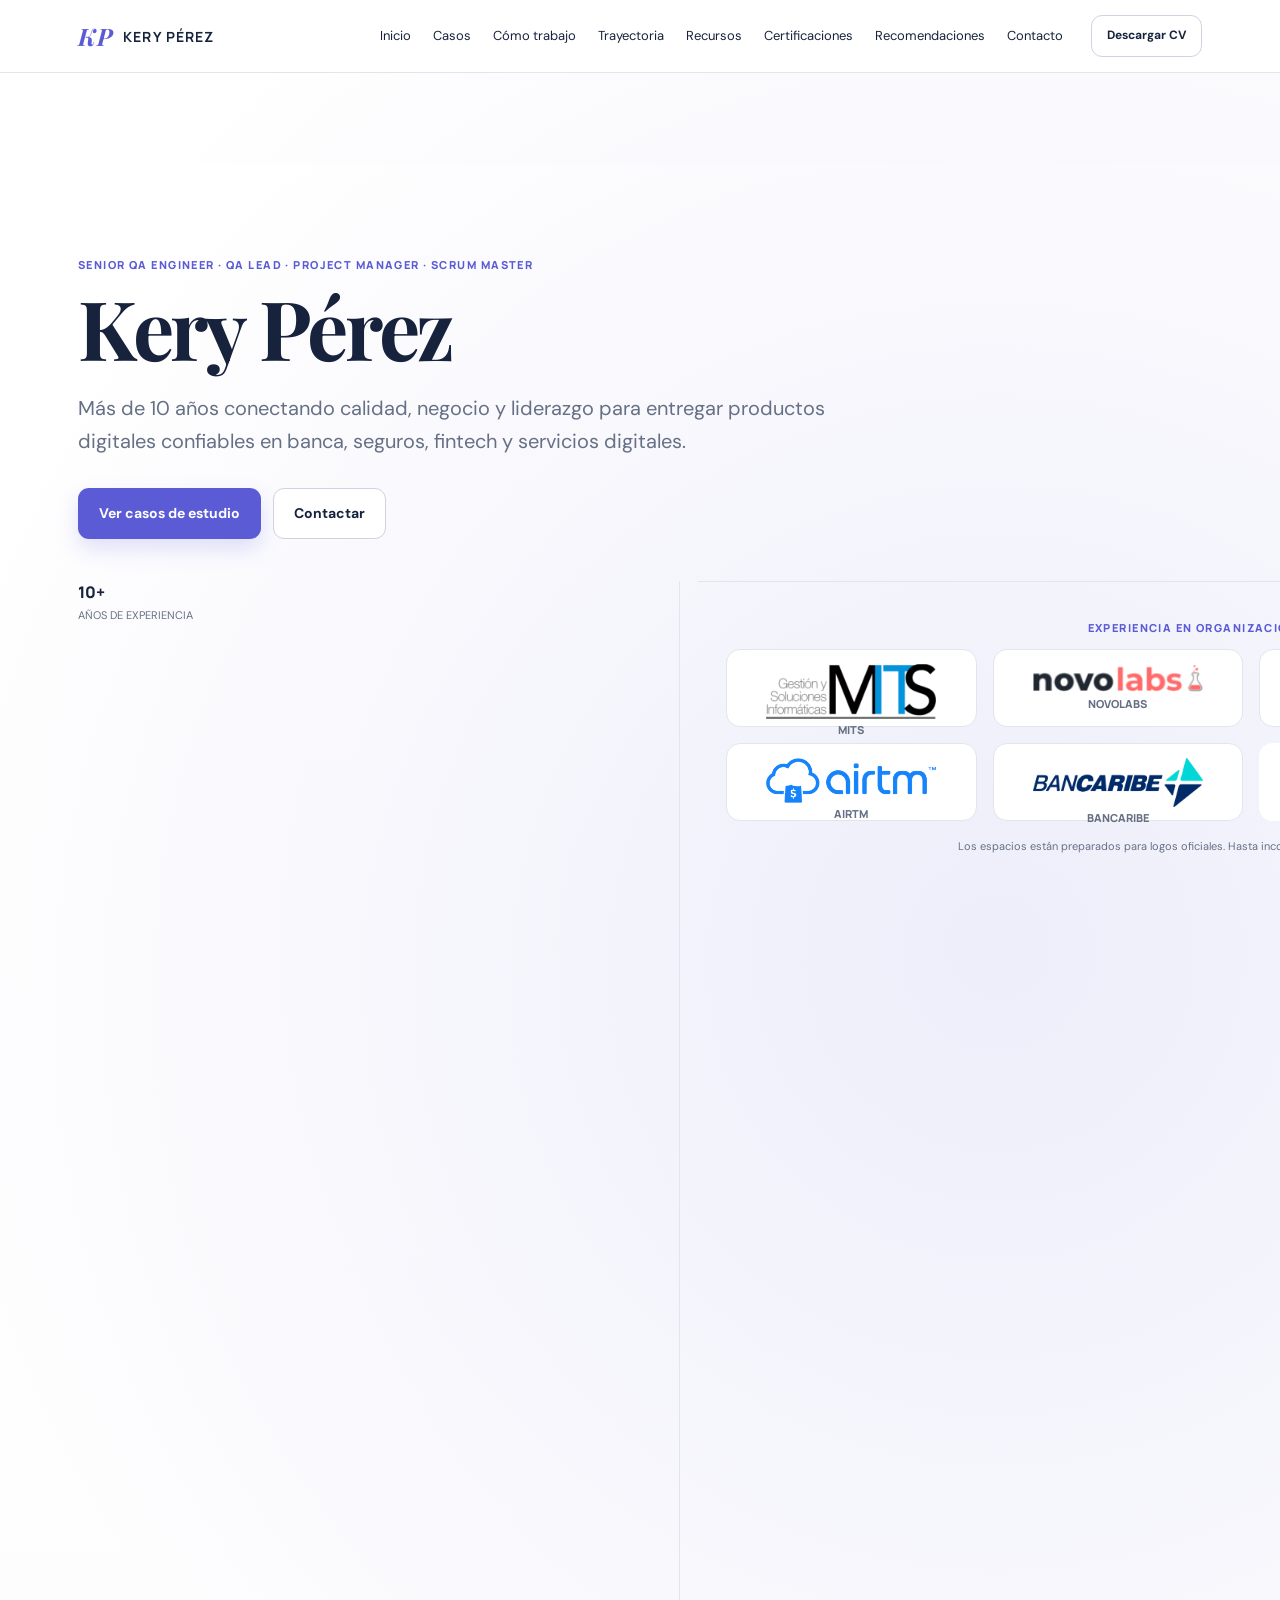
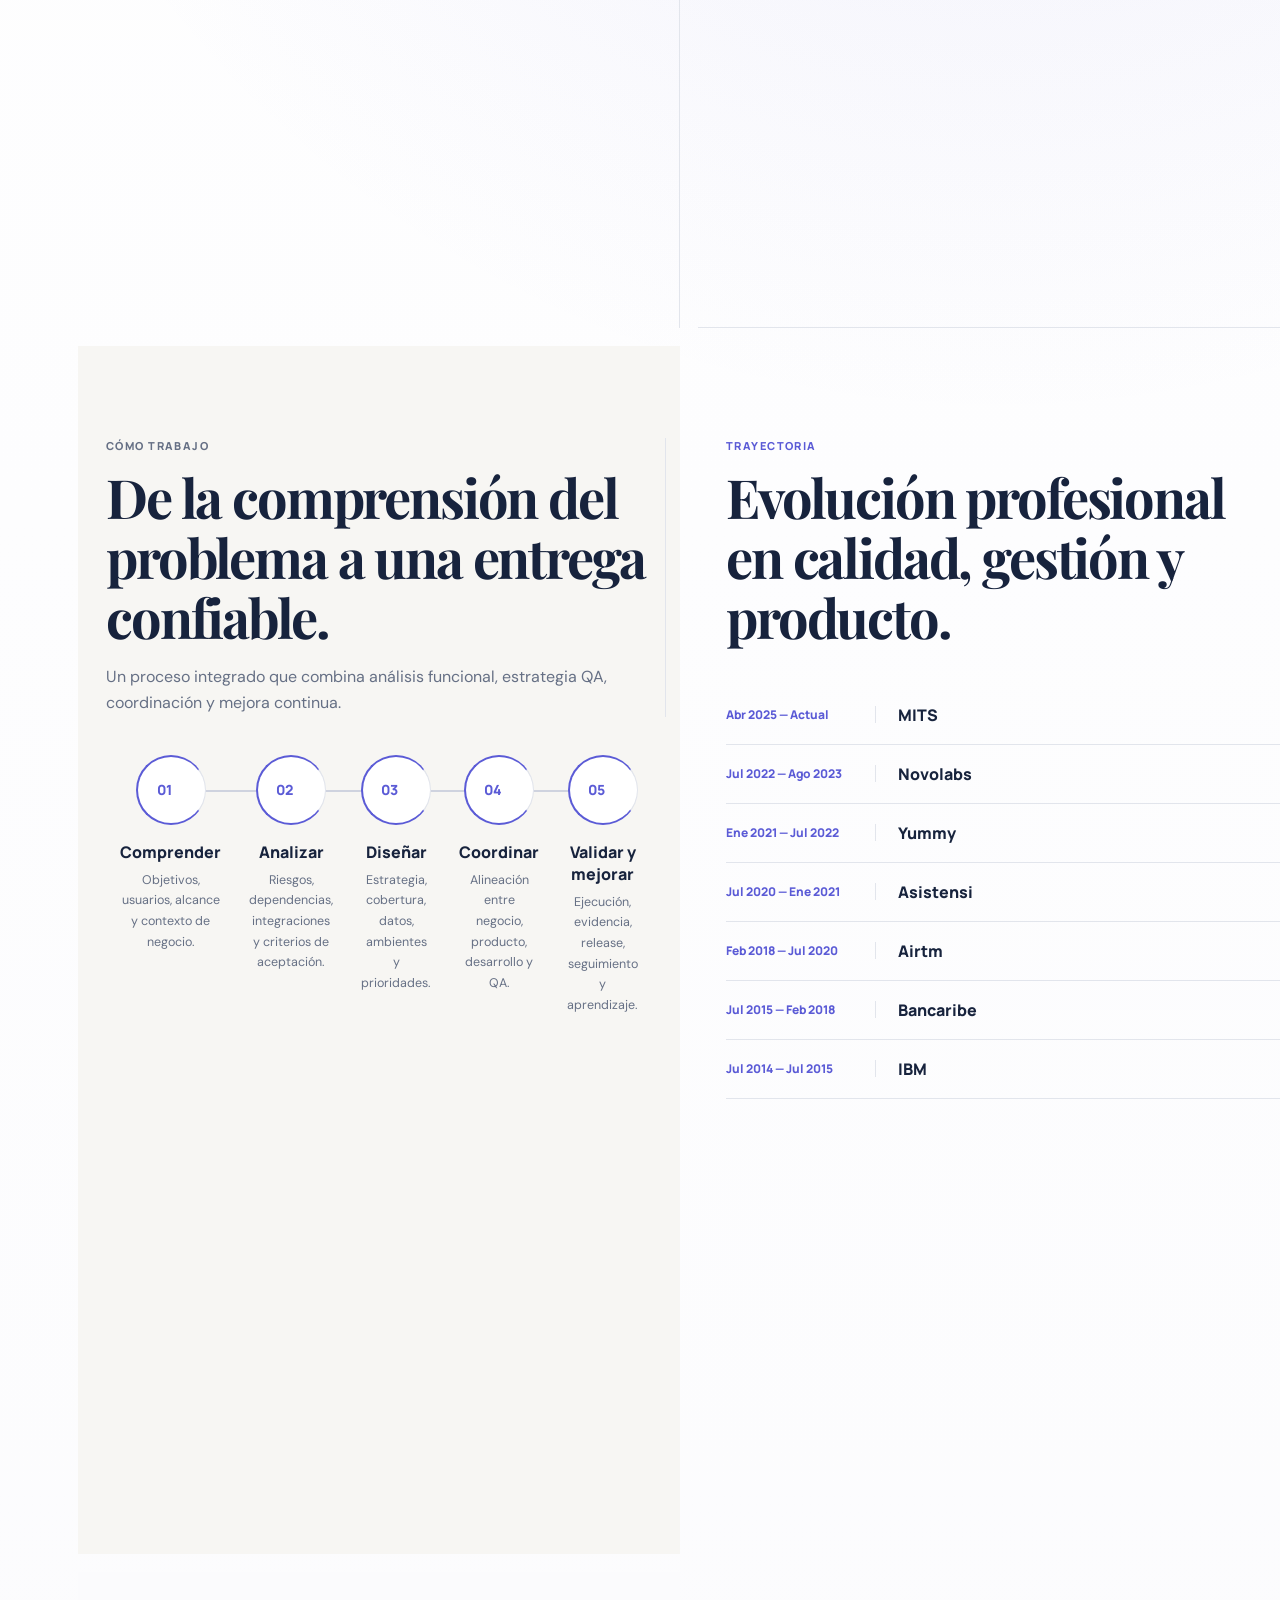
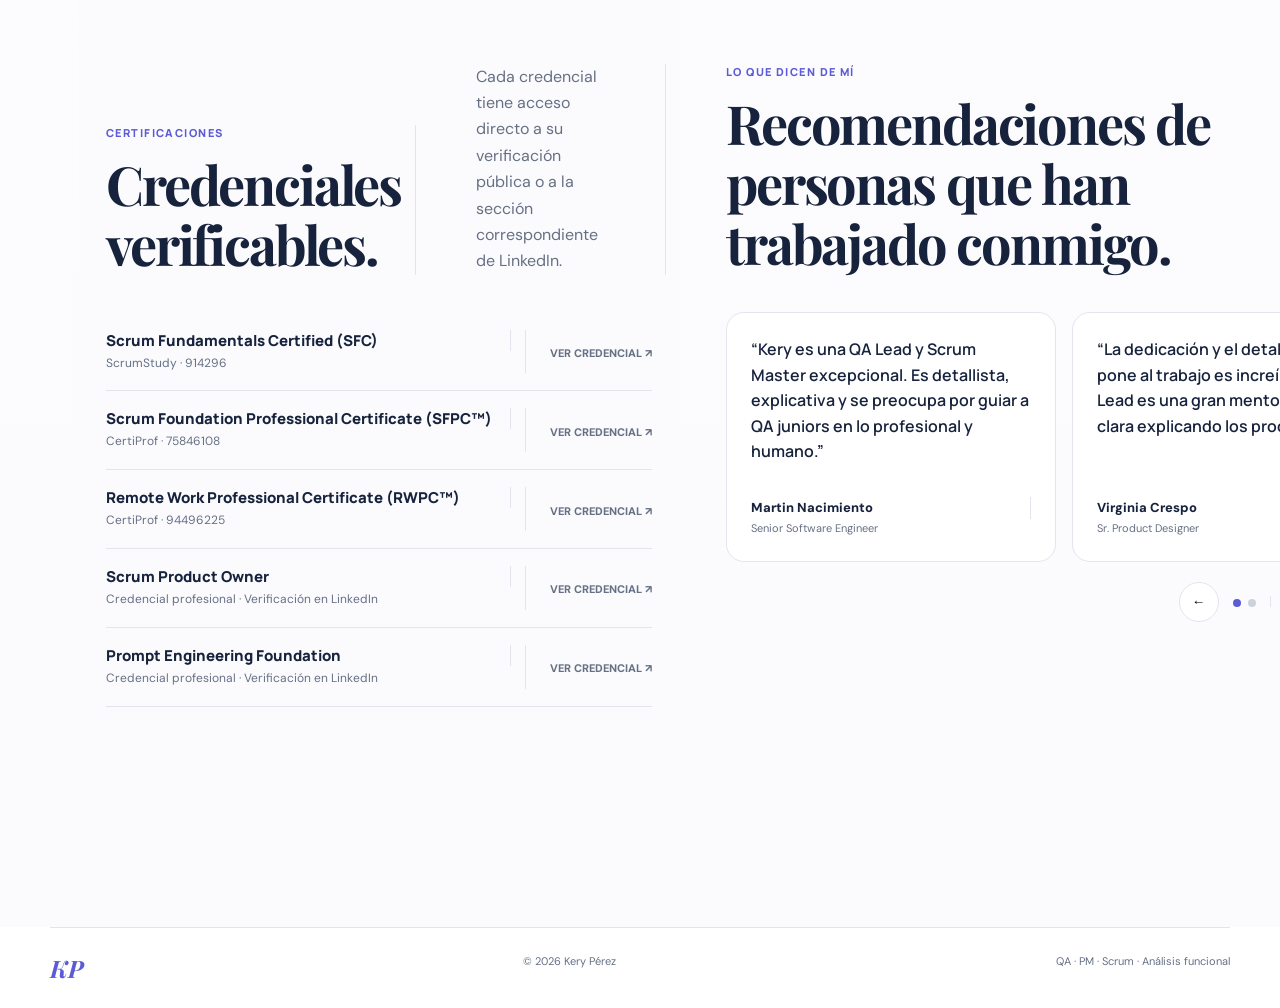
==== commit 2a947365: "cambio pra eliminar foto" ====
--- a/portfolio2026/index.html
+++ b/portfolio2026/index.html
@@ -24,20 +24,28 @@
 
 <main>
 <section class="hero" id="inicio">
+  <section class="hero" id="inicio">
   <div class="wrap hero-grid">
     <div>
       <p class="eyebrow">Senior QA Engineer · QA Lead · Project Manager · Scrum Master</p>
+
       <h1>Kery Pérez</h1>
-      <p class="hero-lede">Más de 10 años conectando calidad, negocio y liderazgo para entregar productos digitales confiables en banca, seguros, fintech y servicios digitales.</p>
-      <div class="hero-actions"><a class="btn btn-primary" href="#casos">Ver casos de estudio</a><a class="btn btn-secondary" href="#contacto">Contactar</a></div>
-      <div class="stats"><div><strong>10+</strong><span>Años de experiencia</span></div><div><strong>Web · API · Mobile</strong><span>Cobertura funcional</span></div><div><strong>QA + PM + Scrum</strong><span>Visión integral</span></div></div>
-    </div>
-    <aside class="hero-card">
-      
-      <blockquote>La calidad no comienza en un ambiente de QA; comienza cuando el equipo entiende correctamente el problema.</blockquote>
-    </aside>
-  </div>
-</section>
+
+      <p class="hero-lede">
+        Más de 10 años conectando calidad, negocio y liderazgo para entregar productos digitales confiables en banca, seguros, fintech y servicios digitales.
+      </p>
+
+      <div class="hero-actions">
+        <a class="btn btn-primary" href="#casos">Ver casos de estudio</a>
+        <a class="btn btn-secondary" href="#contacto">Contactar</a>
+      </div>
+
+      <div class="stats">
+        <div>
+          <strong>10+</strong>
+          <span>Años de experiencia</span>
+        </div>
+
 
 <section class="company-section">
   <div class="wrap">
--- a/portfolio2026/assets/css/styles.css
+++ b/portfolio2026/assets/css/styles.css
@@ -32,3 +32,72 @@
 @media(max-width:600px){
   .portrait-frame img{object-position:center 12%}
 }
+/* ===== AJUSTE HERO SIN FOTO · MANTENER ESTILO CLARO ===== */
+
+/* Ocultar foto y cita lateral del hero */
+.hero-card,
+.portrait-frame,
+.portrait-placeholder,
+.hero-card blockquote {
+  display: none !important;
+}
+
+/* Hero a una sola columna */
+.hero-grid {
+  display: grid !important;
+  grid-template-columns: 1fr !important;
+  gap: 32px !important;
+  align-items: start !important;
+}
+
+/* Mantener el hero claro */
+.hero {
+  background:
+    radial-gradient(circle at 78% 20%, rgba(91, 91, 214, 0.10), transparent 33%),
+    linear-gradient(180deg, #fff, #fbfbfd) !important;
+}
+
+/* Dar más aire al texto ahora que no hay foto */
+.hero-lede {
+  max-width: 760px !important;
+}
+
+/* Mantener stats bien alineados sin la columna derecha */
+.stats {
+  max-width: 760px !important;
+}
+
+/* En desktop, que el contenido no se vea pegado ni demasiado ancho */
+.hero .wrap {
+  max-width: 1180px !important;
+}
+.hero-content {
+  display: grid !important;
+  grid-template-columns: 1fr !important;
+  gap: 32px !important;
+  align-items: start !important;
+}
+
+/* Por si en otra versión quedó alguna imagen del hero */
+.hero-card,
+.portrait-frame,
+.portrait-placeholder,
+.hero-card blockquote {
+  display: none !important;
+}
+
+/* Mantener estilo claro original */
+.hero {
+  background:
+    radial-gradient(circle at 78% 20%, rgba(91, 91, 214, 0.10), transparent 33%),
+    linear-gradient(180deg, #fff, #fbfbfd) !important;
+}
+
+/* Ajustar ancho del texto */
+.hero-lede {
+  max-width: 760px !important;
+}
+
+.stats {
+  max-width: 760px !important;
+}
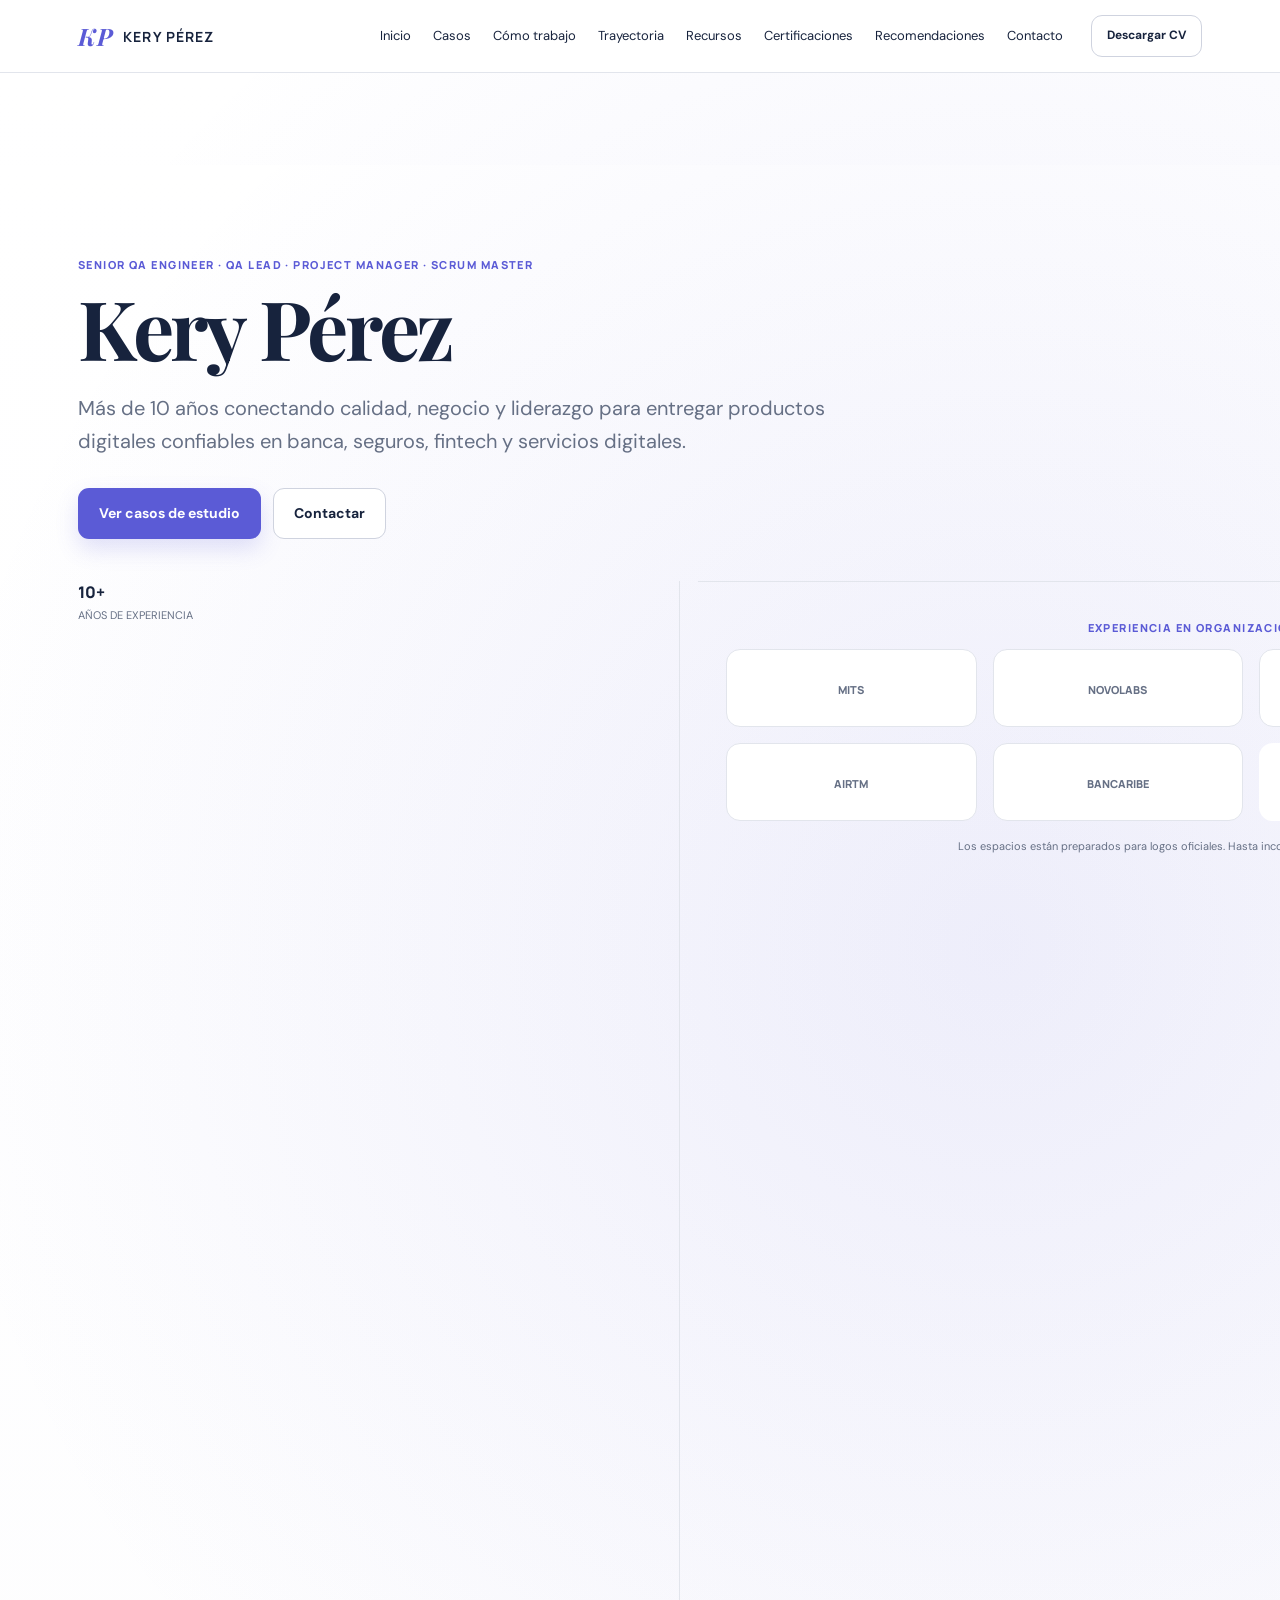
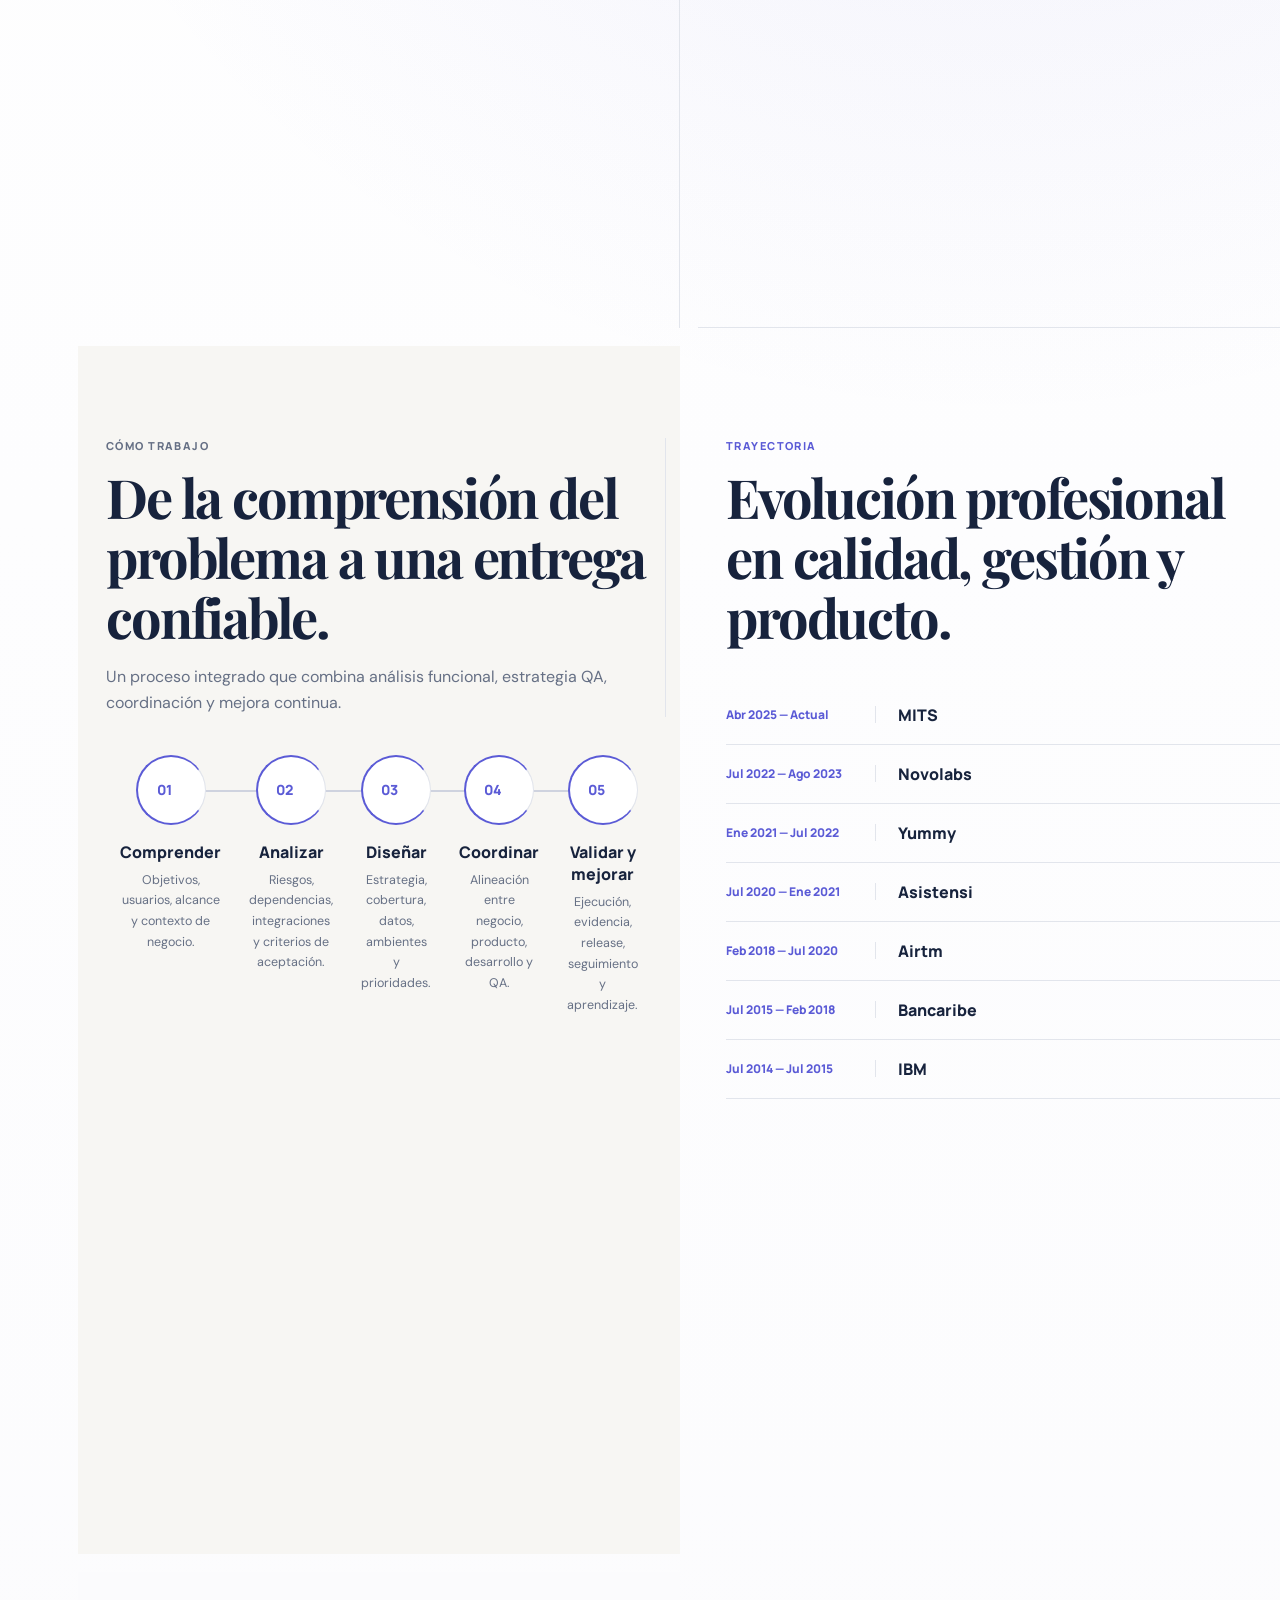
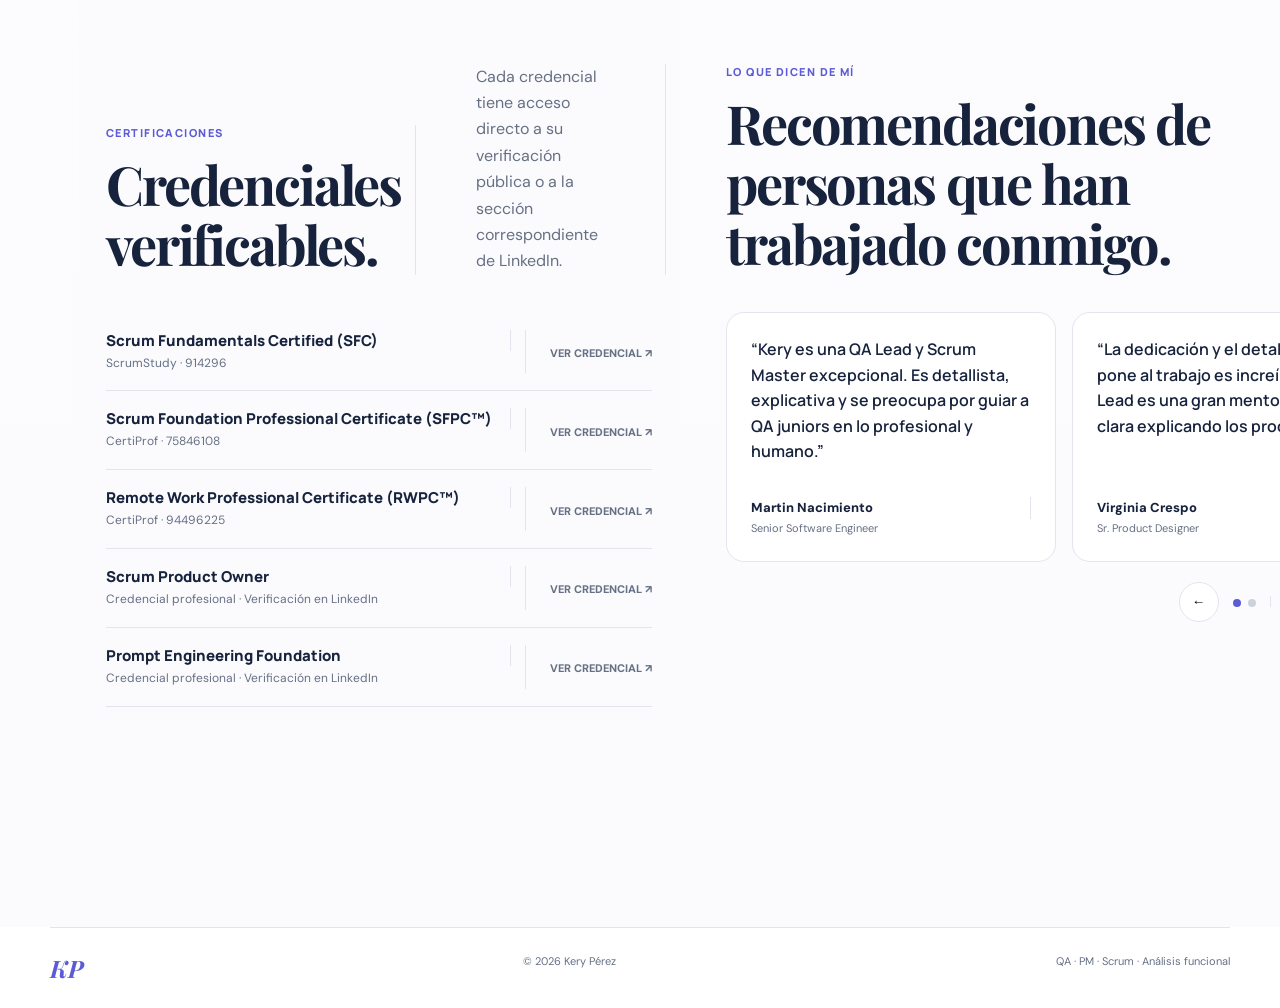
==== commit afa22a2c: "quitar foto" ====
--- a/portfolio2026/index.html
+++ b/portfolio2026/index.html
@@ -9,6 +9,36 @@
   <link rel="preconnect" href="https://fonts.gstatic.com" crossorigin>
   <link href="https://fonts.googleapis.com/css2?family=DM+Sans:wght@400;500;600;700&family=Manrope:wght@500;600;700;800&family=Playfair+Display:wght@600;700&display=swap" rel="stylesheet">
   <link rel="stylesheet" href="assets/css/styles.css">
+ <link rel="stylesheet" href="assets/css/styles.css">
+
+<style>
+  /* FORZAR HERO SIN FOTO */
+  .hero-card,
+  .portrait-frame,
+  .portrait-placeholder,
+  .hero-card blockquote,
+  .hero img,
+  .hero picture,
+  .hero figure,
+  .hero aside {
+    display: none !important;
+    visibility: hidden !important;
+  }
+
+  .hero-grid,
+  .hero-content {
+    display: grid !important;
+    grid-template-columns: 1fr !important;
+    gap: 32px !important;
+    align-items: start !important;
+  }
+
+  .hero-lede,
+  .stats {
+    max-width: 760px !important;
+  }
+</style>
+</style>
 </head>
 <body>
 <header class="site-header">
--- a/portfolio2026/assets/css/styles.css
+++ b/portfolio2026/assets/css/styles.css
@@ -101,3 +101,26 @@
 .stats {
   max-width: 760px !important;
 }
+/* ===== HERO SIN FOTO · ESTILO CLARO ===== */
+
+.hero-grid {
+  display: grid !important;
+  grid-template-columns: 1fr !important;
+  gap: 32px !important;
+  align-items: start !important;
+}
+
+.hero-card,
+.portrait-frame,
+.portrait-placeholder,
+.hero-card blockquote {
+  display: none !important;
+}
+
+.hero-lede {
+  max-width: 760px !important;
+}
+
+.stats {
+  max-width: 760px !important;
+}
--- a/portfolio2026/assets/css/styles.css
+++ b/portfolio2026/assets/css/styles.css
@@ -101,3 +101,26 @@
 .stats {
   max-width: 760px !important;
 }
+/* ===== HERO SIN FOTO · ESTILO CLARO ===== */
+
+.hero-grid {
+  display: grid !important;
+  grid-template-columns: 1fr !important;
+  gap: 32px !important;
+  align-items: start !important;
+}
+
+.hero-card,
+.portrait-frame,
+.portrait-placeholder,
+.hero-card blockquote {
+  display: none !important;
+}
+
+.hero-lede {
+  max-width: 760px !important;
+}
+
+.stats {
+  max-width: 760px !important;
+}
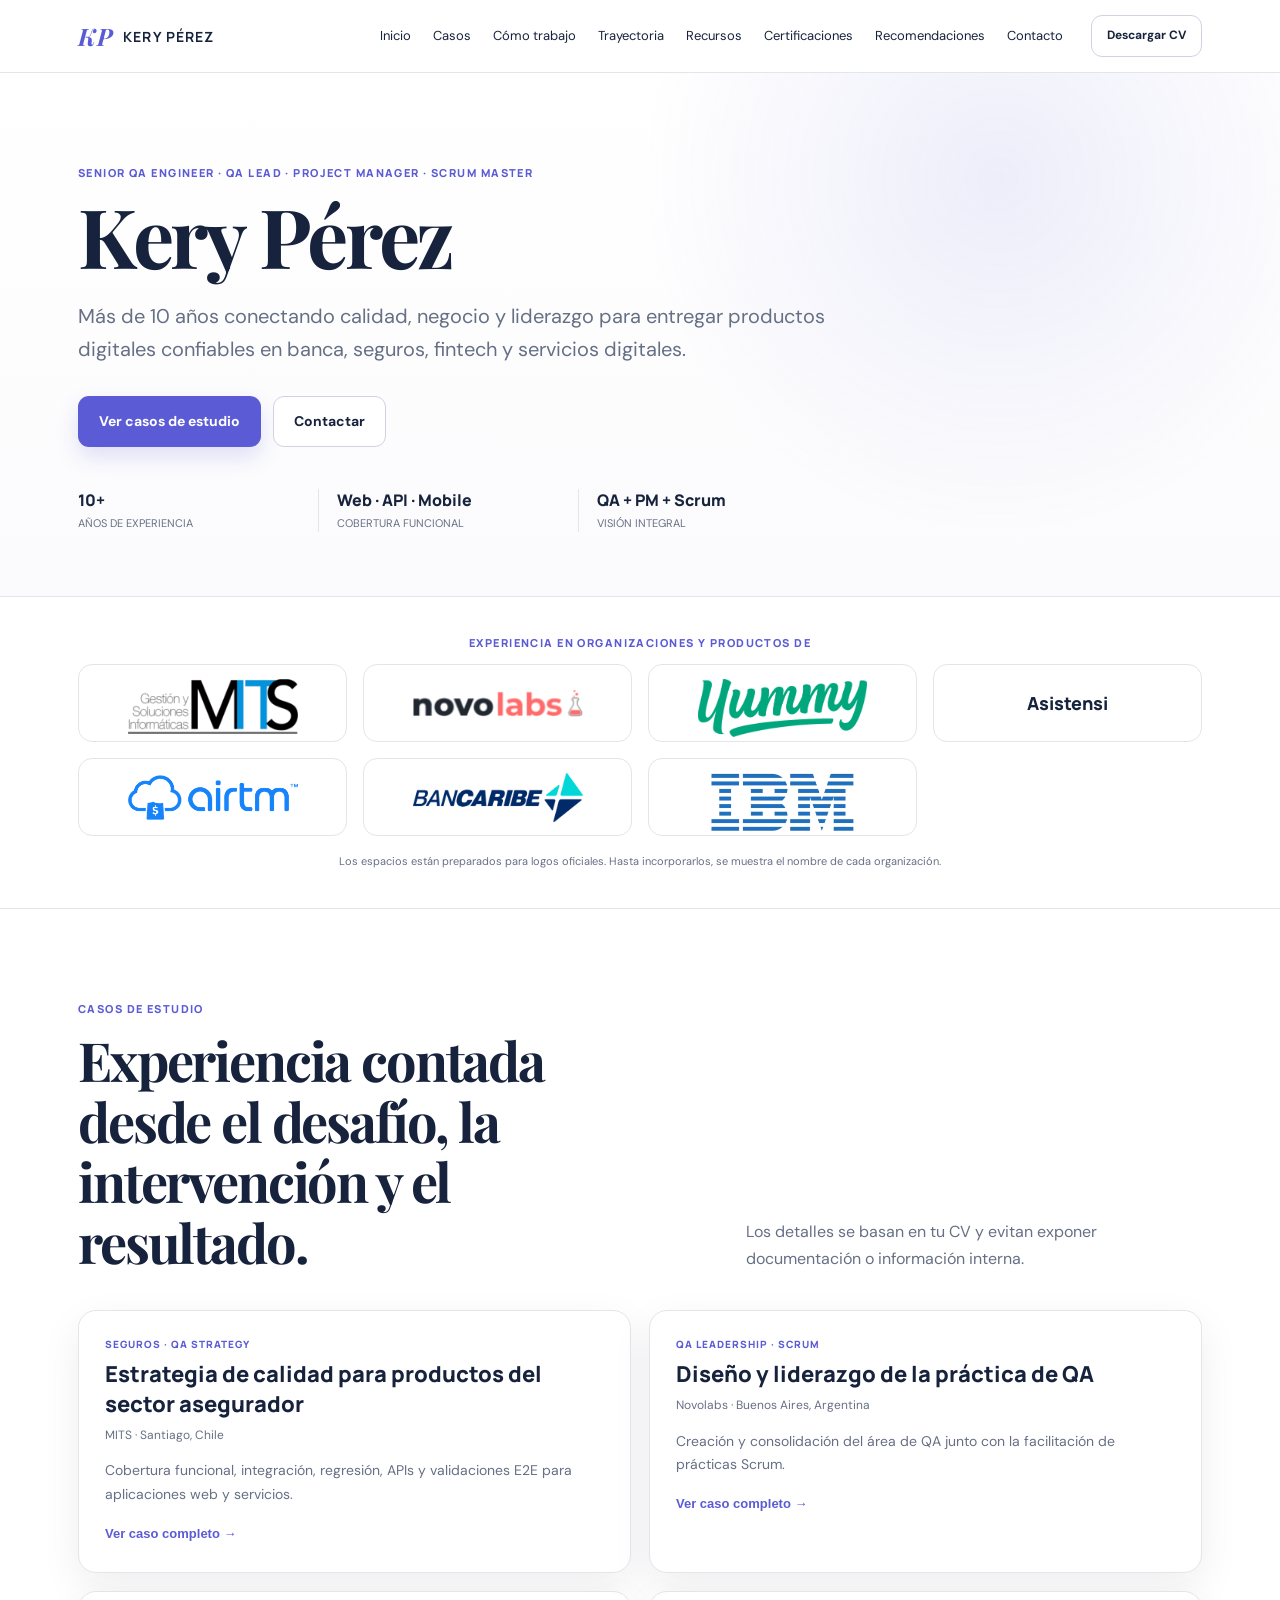
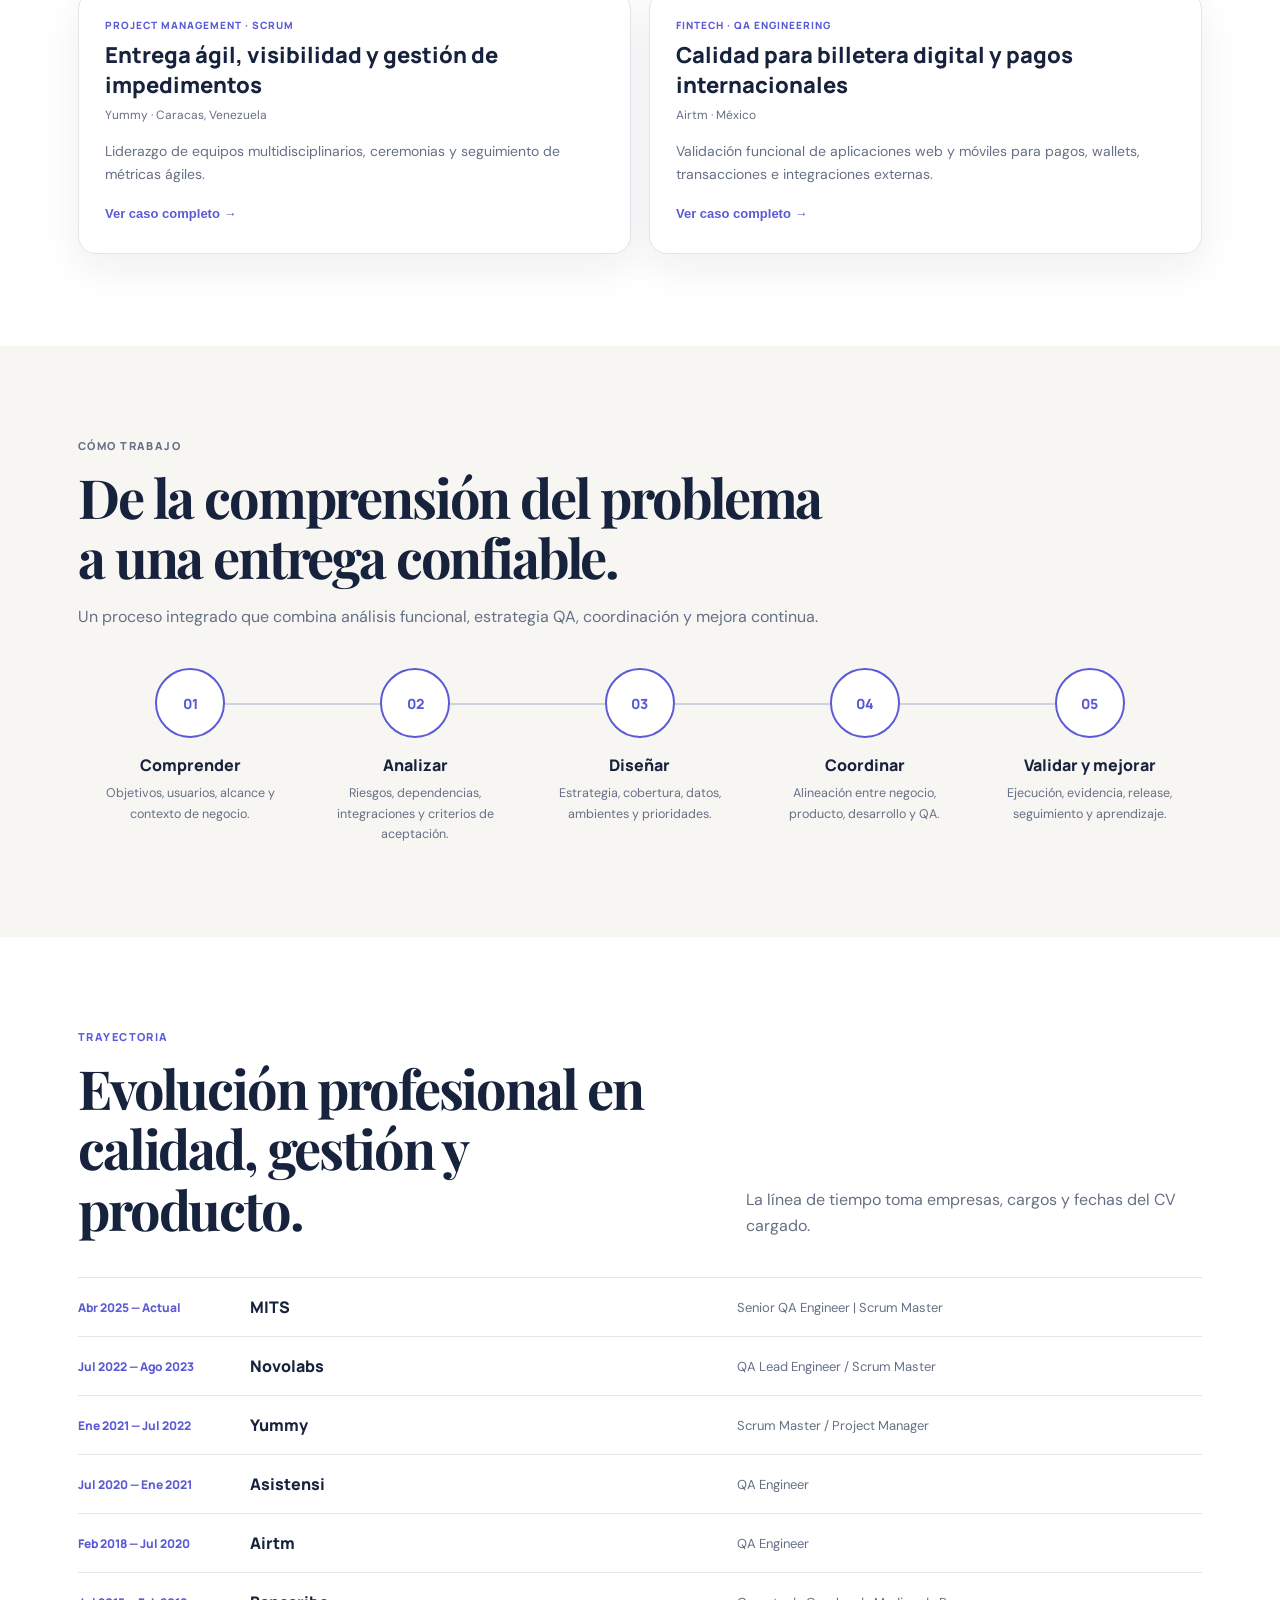
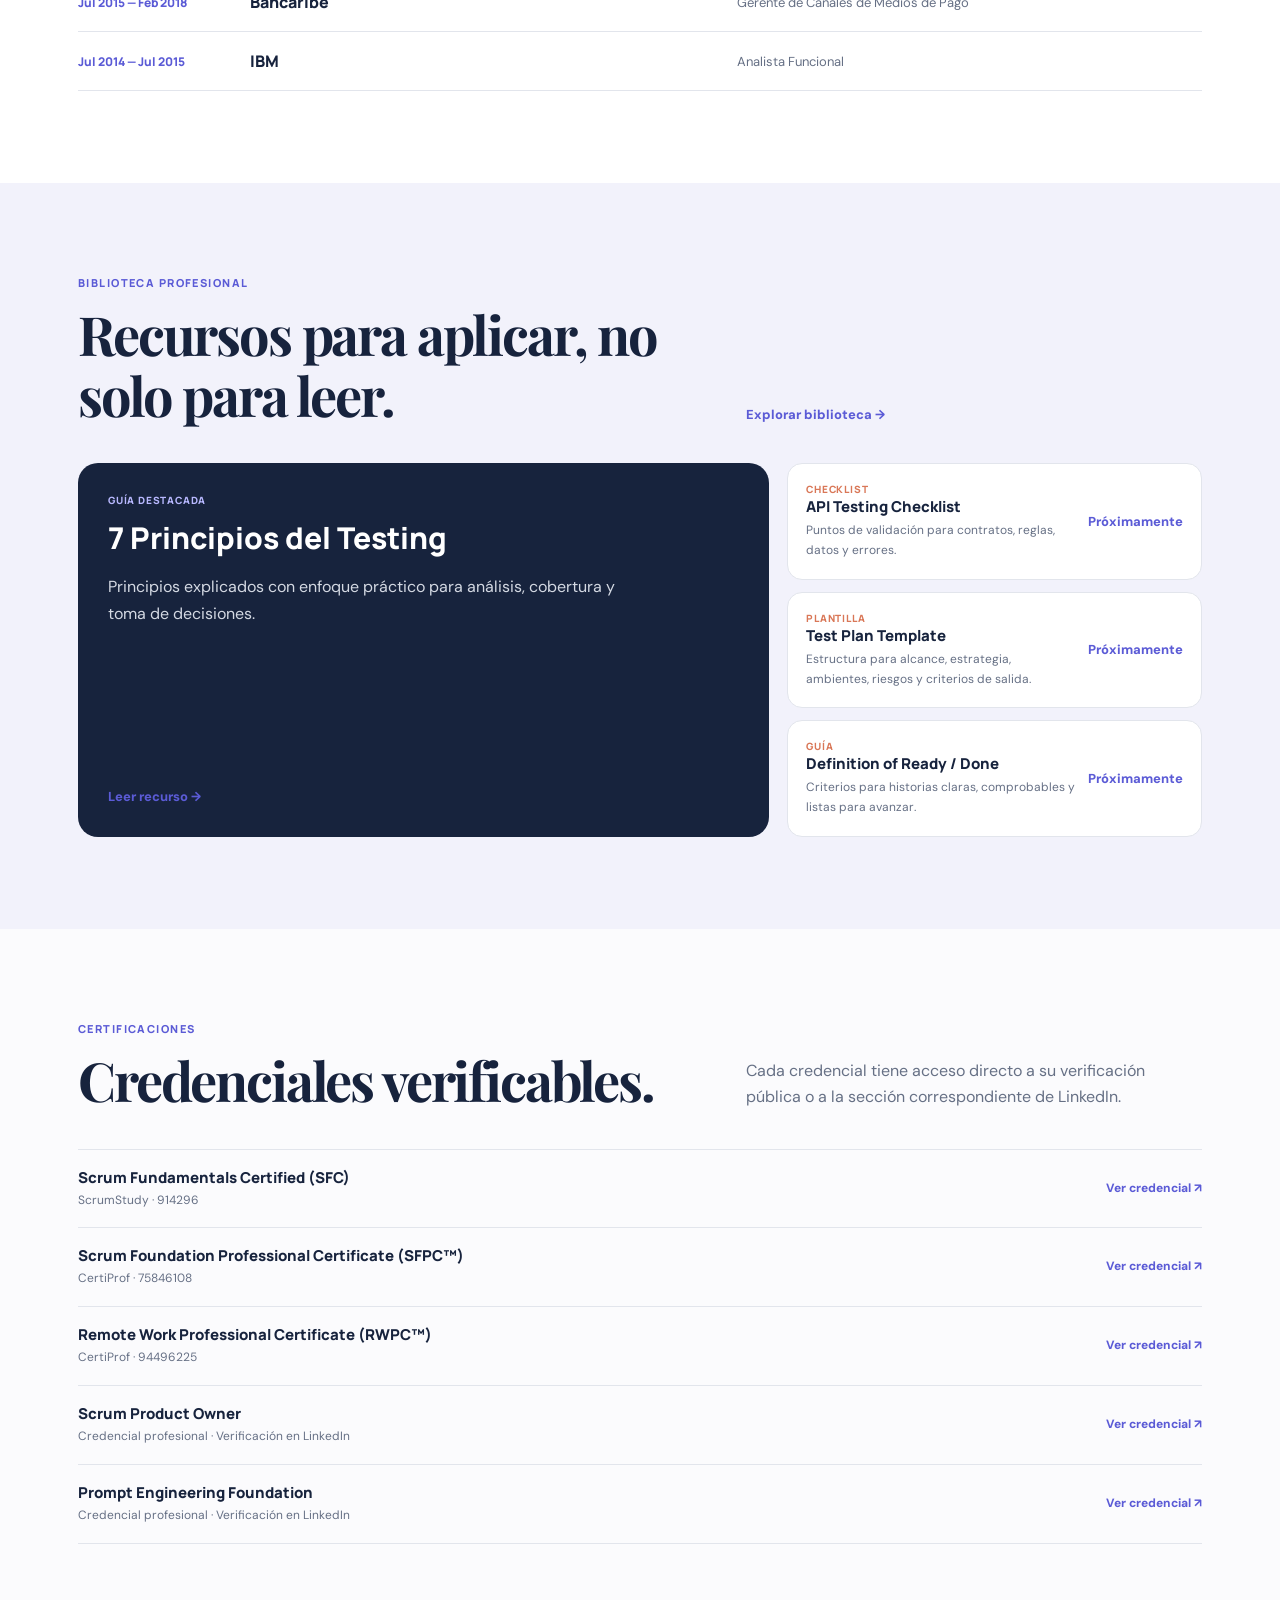
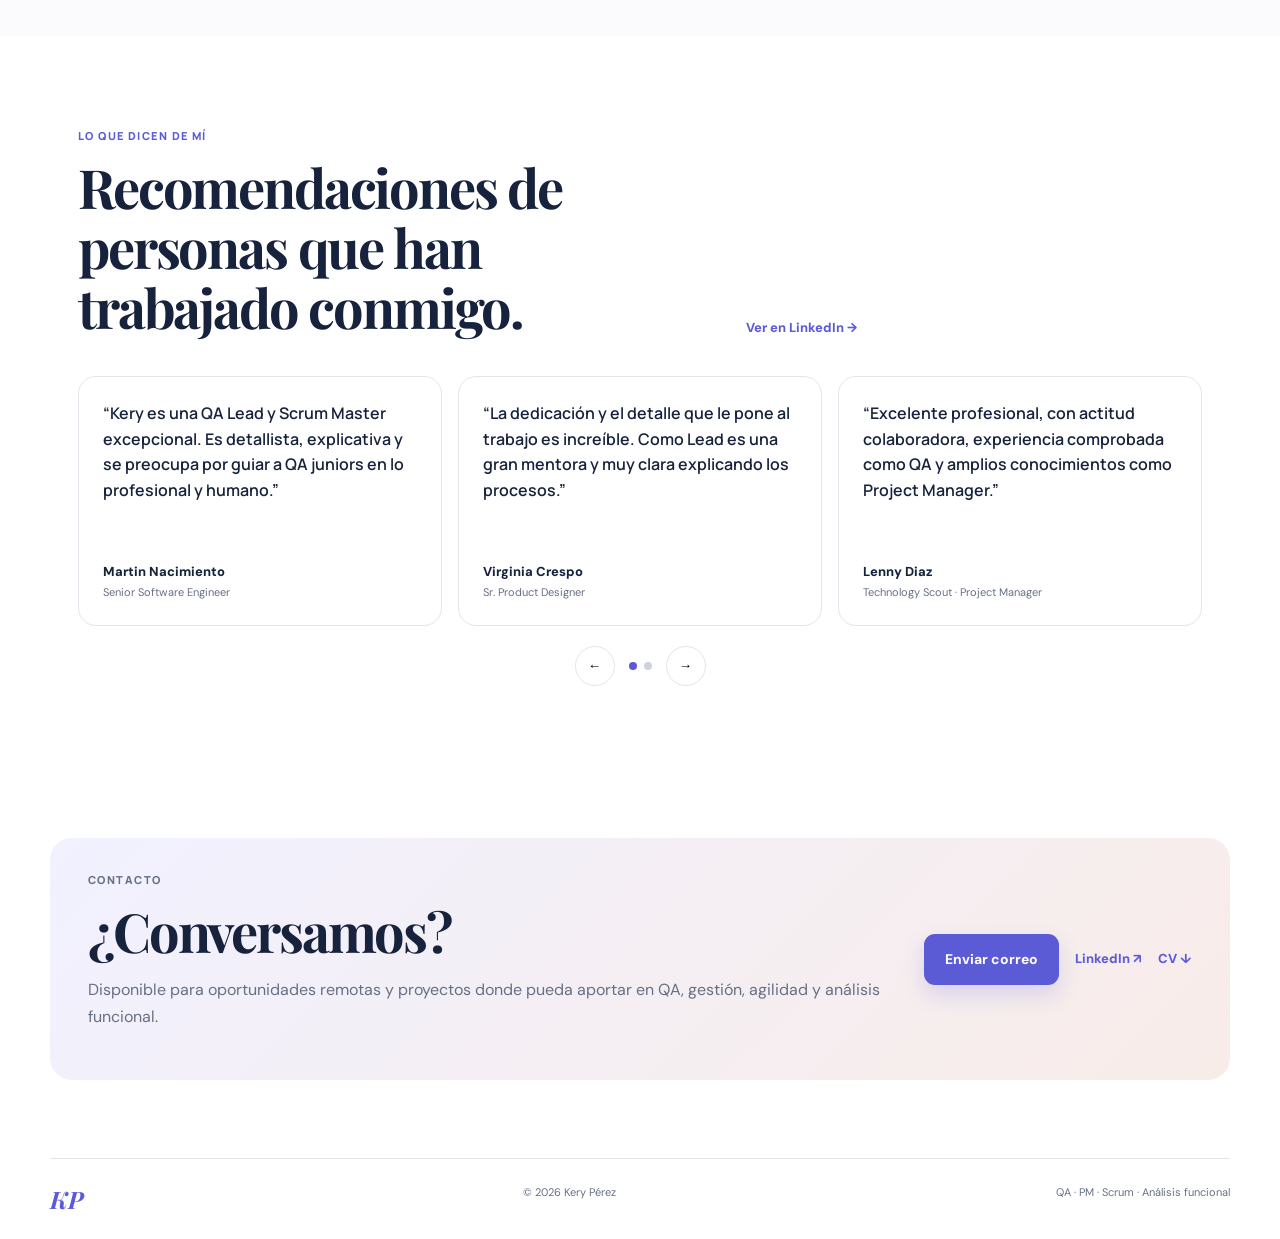
==== commit ff47a032: "cambios" ====
--- a/portfolio2026/index.html
+++ b/portfolio2026/index.html
@@ -3,143 +3,329 @@
 <head>
   <meta charset="UTF-8">
   <meta name="viewport" content="width=device-width, initial-scale=1.0">
+
   <title>Kery Pérez — QA Leadership · Project Management · Scrum</title>
-  <meta name="description" content="Portafolio profesional de Kery Pérez: QA Leadership, Project Management, Scrum y análisis funcional para banca, seguros y fintech.">
+
+  <meta
+    name="description"
+    content="Portafolio profesional de Kery Pérez: QA Leadership, Project Management, Scrum y análisis funcional para banca, seguros y fintech."
+  >
+
   <link rel="preconnect" href="https://fonts.googleapis.com">
   <link rel="preconnect" href="https://fonts.gstatic.com" crossorigin>
-  <link href="https://fonts.googleapis.com/css2?family=DM+Sans:wght@400;500;600;700&family=Manrope:wght@500;600;700;800&family=Playfair+Display:wght@600;700&display=swap" rel="stylesheet">
+
+  <link
+    href="https://fonts.googleapis.com/css2?family=DM+Sans:wght@400;500;600;700&family=Manrope:wght@500;600;700;800&family=Playfair+Display:wght@600;700&display=swap"
+    rel="stylesheet"
+  >
+
   <link rel="stylesheet" href="assets/css/styles.css">
- <link rel="stylesheet" href="assets/css/styles.css">
-
-<style>
-  /* FORZAR HERO SIN FOTO */
-  .hero-card,
-  .portrait-frame,
-  .portrait-placeholder,
-  .hero-card blockquote,
-  .hero img,
-  .hero picture,
-  .hero figure,
-  .hero aside {
-    display: none !important;
-    visibility: hidden !important;
-  }
-
-  .hero-grid,
-  .hero-content {
-    display: grid !important;
-    grid-template-columns: 1fr !important;
-    gap: 32px !important;
-    align-items: start !important;
-  }
-
-  .hero-lede,
-  .stats {
-    max-width: 760px !important;
-  }
-</style>
-</style>
+
+  <style>
+    .hero-grid,
+    .hero-content {
+      display: grid !important;
+      grid-template-columns: 1fr !important;
+      gap: 32px !important;
+      align-items: start !important;
+    }
+
+    .hero-card,
+    .portrait-frame,
+    .portrait-placeholder,
+    .hero-card blockquote,
+    .hero img,
+    .hero picture,
+    .hero figure,
+    .hero aside {
+      display: none !important;
+      visibility: hidden !important;
+    }
+
+    .hero-lede,
+    .stats {
+      max-width: 760px !important;
+    }
+  </style>
 </head>
+
 <body>
+
 <header class="site-header">
   <div class="wrap nav">
-    <a class="brand" href="#inicio"><span class="brand-mark">KP</span><span>Kery Pérez</span></a>
-    <button class="nav-toggle" id="navToggle" aria-label="Abrir menú">☰</button>
-    <nav class="nav-links" id="navLinks">
-      <a href="#inicio">Inicio</a><a href="#casos">Casos</a><a href="#metodo">Cómo trabajo</a><a href="#trayectoria">Trayectoria</a><a href="#recursos">Recursos</a><a href="#certificaciones">Certificaciones</a><a href="#recomendaciones">Recomendaciones</a><a href="#contacto">Contacto</a>
+
+    <a class="brand" href="#inicio">
+      <span class="brand-mark">KP</span>
+      <span>Kery Pérez</span>
+    </a>
+
+    <button
+      class="nav-toggle"
+      id="navToggle"
+      aria-label="Abrir menú"
+      type="button"
+    >
+      ☰
+    </button>
+
+    <nav class="nav-links" id="navLinks" aria-label="Navegación principal">
+      <a href="#inicio">Inicio</a>
+      <a href="#casos">Casos</a>
+      <a href="#metodo">Cómo trabajo</a>
+      <a href="#trayectoria">Trayectoria</a>
+      <a href="#recursos">Recursos</a>
+      <a href="#certificaciones">Certificaciones</a>
+      <a href="#recomendaciones">Recomendaciones</a>
+      <a href="#contacto">Contacto</a>
     </nav>
-    <a class="btn btn-outline nav-cv" href="assets/docs/CV_Kery_Perez_2026.pdf" download>Descargar CV</a>
+
+    <a
+      class="btn btn-outline nav-cv"
+      href="assets/docs/CV_Kery_Perez_2026.pdf"
+      download
+    >
+      Descargar CV
+    </a>
+
   </div>
 </header>
 
 <main>
-<section class="hero" id="inicio">
+
   <section class="hero" id="inicio">
-  <div class="wrap hero-grid">
-    <div>
-      <p class="eyebrow">Senior QA Engineer · QA Lead · Project Manager · Scrum Master</p>
-
-      <h1>Kery Pérez</h1>
-
-      <p class="hero-lede">
-        Más de 10 años conectando calidad, negocio y liderazgo para entregar productos digitales confiables en banca, seguros, fintech y servicios digitales.
+    <div class="wrap hero-grid">
+      <div>
+        <p class="eyebrow">
+          Senior QA Engineer · QA Lead · Project Manager · Scrum Master
+        </p>
+
+        <h1>Kery Pérez</h1>
+
+        <p class="hero-lede">
+          Más de 10 años conectando calidad, negocio y liderazgo para entregar
+          productos digitales confiables en banca, seguros, fintech y servicios
+          digitales.
+        </p>
+
+        <div class="hero-actions">
+          <a class="btn btn-primary" href="#casos">Ver casos de estudio</a>
+          <a class="btn btn-secondary" href="#contacto">Contactar</a>
+        </div>
+
+        <div class="stats">
+          <div>
+            <strong>10+</strong>
+            <span>Años de experiencia</span>
+          </div>
+
+          <div>
+            <strong>Web · API · Mobile</strong>
+            <span>Cobertura funcional</span>
+          </div>
+
+          <div>
+            <strong>QA + PM + Scrum</strong>
+            <span>Visión integral</span>
+          </div>
+        </div>
+      </div>
+    </div>
+  </section>
+
+  <section class="company-section">
+    <div class="wrap">
+      <p class="section-label center">
+        Experiencia en organizaciones y productos de
       </p>
 
-      <div class="hero-actions">
-        <a class="btn btn-primary" href="#casos">Ver casos de estudio</a>
-        <a class="btn btn-secondary" href="#contacto">Contactar</a>
-      </div>
-
-      <div class="stats">
-        <div>
-          <strong>10+</strong>
-          <span>Años de experiencia</span>
-        </div>
-
-
-<section class="company-section">
-  <div class="wrap">
-    <p class="section-label center">Experiencia en organizaciones y productos de</p>
-    <div class="company-grid" id="companyGrid"></div>
-    <p class="logo-note">Los espacios están preparados para logos oficiales. Hasta incorporarlos, se muestra el nombre de cada organización.</p>
+      <div class="company-grid" id="companyGrid"></div>
+
+      <p class="logo-note">
+        Los espacios están preparados para logos oficiales. Hasta incorporarlos,
+        se muestra el nombre de cada organización.
+      </p>
+    </div>
+  </section>
+
+  <section class="section" id="casos">
+    <div class="wrap">
+      <div class="section-head split">
+        <div>
+          <p class="section-label">Casos de estudio</p>
+          <h2>
+            Experiencia contada desde el desafío, la intervención y el resultado.
+          </h2>
+        </div>
+
+        <p>
+          Los detalles se basan en tu CV y evitan exponer documentación o
+          información interna.
+        </p>
+      </div>
+
+      <div class="case-grid" id="caseGrid"></div>
+    </div>
+  </section>
+
+  <section class="section method-section" id="metodo">
+    <div class="wrap">
+      <div class="section-head">
+        <p class="section-label">Cómo trabajo</p>
+
+        <h2>
+          De la comprensión del problema a una entrega confiable.
+        </h2>
+
+        <p>
+          Un proceso integrado que combina análisis funcional, estrategia QA,
+          coordinación y mejora continua.
+        </p>
+      </div>
+
+      <div class="method-flow" id="methodFlow"></div>
+    </div>
+  </section>
+
+  <section class="section" id="trayectoria">
+    <div class="wrap">
+      <div class="section-head split">
+        <div>
+          <p class="section-label">Trayectoria</p>
+
+          <h2>
+            Evolución profesional en calidad, gestión y producto.
+          </h2>
+        </div>
+
+        <p>
+          La línea de tiempo toma empresas, cargos y fechas del CV cargado.
+        </p>
+      </div>
+
+      <div class="timeline" id="timeline"></div>
+    </div>
+  </section>
+
+  <section class="section library-section" id="recursos">
+    <div class="wrap">
+      <div class="section-head split">
+        <div>
+          <p class="section-label">Biblioteca profesional</p>
+
+          <h2>
+            Recursos para aplicar, no solo para leer.
+          </h2>
+        </div>
+
+        <a class="text-link" href="resources/index.html">
+          Explorar biblioteca →
+        </a>
+      </div>
+
+      <div class="library-layout" id="libraryGrid"></div>
+    </div>
+  </section>
+
+  <section class="section certification-section" id="certificaciones">
+    <div class="wrap">
+      <div class="section-head split">
+        <div>
+          <p class="section-label">Certificaciones</p>
+
+          <h2>
+            Credenciales verificables.
+          </h2>
+        </div>
+
+        <p>
+          Cada credencial tiene acceso directo a su verificación pública o a la
+          sección correspondiente de LinkedIn.
+        </p>
+      </div>
+
+      <div class="certification-list" id="certificationList"></div>
+    </div>
+  </section>
+
+  <section class="section" id="recomendaciones">
+    <div class="wrap">
+      <div class="section-head split">
+        <div>
+          <p class="section-label">Lo que dicen de mí</p>
+
+          <h2>
+            Recomendaciones de personas que han trabajado conmigo.
+          </h2>
+        </div>
+
+        <a
+          class="text-link"
+          target="_blank"
+          rel="noopener"
+          href="https://www.linkedin.com/in/kandreinaperez/details/recommendations/"
+        >
+          Ver en LinkedIn →
+        </a>
+      </div>
+
+      <div class="carousel">
+        <div class="recommendation-track" id="recommendationTrack"></div>
+      </div>
+
+      <div class="carousel-controls">
+        <button id="prevRec" aria-label="Anterior" type="button">←</button>
+        <div id="recDots"></div>
+        <button id="nextRec" aria-label="Siguiente" type="button">→</button>
+      </div>
+    </div>
+  </section>
+
+  <section class="contact-section" id="contacto">
+    <div class="wrap contact-card">
+      <div>
+        <p class="section-label">Contacto</p>
+
+        <h2>¿Conversamos?</h2>
+
+        <p>
+          Disponible para oportunidades remotas y proyectos donde pueda aportar
+          en QA, gestión, agilidad y análisis funcional.
+        </p>
+      </div>
+
+      <div class="contact-actions">
+        <a class="btn btn-primary" href="mailto:kery.aph@gmail.com">
+          Enviar correo
+        </a>
+
+        <a
+          class="text-link"
+          target="_blank"
+          rel="noopener"
+          href="https://www.linkedin.com/in/kandreinaperez/"
+        >
+          LinkedIn ↗
+        </a>
+
+        <a class="text-link" href="assets/docs/CV_Kery_Perez_2026.pdf" download>
+          CV ↓
+        </a>
+      </div>
+    </div>
+  </section>
+
+</main>
+
+<footer>
+  <div class="wrap footer-inner">
+    <span class="brand-mark">KP</span>
+    <span>© 2026 Kery Pérez</span>
+    <span>QA · PM · Scrum · Análisis funcional</span>
   </div>
-</section>
-
-<section class="section" id="casos">
-  <div class="wrap">
-    <div class="section-head split"><div><p class="section-label">Casos de estudio</p><h2>Experiencia contada desde el desafío, la intervención y el resultado.</h2></div><p>Los detalles se basan en tu CV y evitan exponer documentación o información interna.</p></div>
-    <div class="case-grid" id="caseGrid"></div>
-  </div>
-</section>
-
-<section class="section method-section" id="metodo">
-  <div class="wrap">
-    <div class="section-head"><p class="section-label">Cómo trabajo</p><h2>De la comprensión del problema a una entrega confiable.</h2><p>Un proceso integrado que combina análisis funcional, estrategia QA, coordinación y mejora continua.</p></div>
-    <div class="method-flow" id="methodFlow"></div>
-  </div>
-</section>
-
-<section class="section" id="trayectoria">
-  <div class="wrap">
-    <div class="section-head split"><div><p class="section-label">Trayectoria</p><h2>Evolución profesional en calidad, gestión y producto.</h2></div><p>La línea de tiempo toma empresas, cargos y fechas del CV cargado.</p></div>
-    <div class="timeline" id="timeline"></div>
-  </div>
-</section>
-
-<section class="section library-section" id="recursos">
-  <div class="wrap">
-    <div class="section-head split"><div><p class="section-label">Biblioteca profesional</p><h2>Recursos para aplicar, no solo para leer.</h2></div><a class="text-link" href="resources/index.html">Explorar biblioteca →</a></div>
-    <div class="library-layout" id="libraryGrid"></div>
-  </div>
-</section>
-
-
-<section class="section certification-section" id="certificaciones">
-  <div class="wrap">
-    <div class="section-head split">
-      <div>
-        <p class="section-label">Certificaciones</p>
-        <h2>Credenciales verificables.</h2>
-      </div>
-      <p>Cada credencial tiene acceso directo a su verificación pública o a la sección correspondiente de LinkedIn.</p>
-    </div>
-    <div class="certification-list" id="certificationList"></div>
-  </div>
-</section>
-
-<section class="section" id="recomendaciones">
-  <div class="wrap">
-    <div class="section-head split"><div><p class="section-label">Lo que dicen de mí</p><h2>Recomendaciones de personas que han trabajado conmigo.</h2></div><a class="text-link" target="_blank" rel="noopener" href="https://www.linkedin.com/in/kandreinaperez/details/recommendations/">Ver en LinkedIn →</a></div>
-    <div class="carousel"><div class="recommendation-track" id="recommendationTrack"></div></div>
-    <div class="carousel-controls"><button id="prevRec" aria-label="Anterior">←</button><div id="recDots"></div><button id="nextRec" aria-label="Siguiente">→</button></div>
-  </div>
-</section>
-
-<section class="contact-section" id="contacto">
-  <div class="wrap contact-card"><div><p class="section-label">Contacto</p><h2>¿Conversamos?</h2><p>Disponible para oportunidades remotas y proyectos donde pueda aportar en QA, gestión, agilidad y análisis funcional.</p></div><div class="contact-actions"><a class="btn btn-primary" href="mailto:kery.aph@gmail.com">Enviar correo</a><a class="text-link" target="_blank" rel="noopener" href="https://www.linkedin.com/in/kandreinaperez/">LinkedIn ↗</a><a class="text-link" href="assets/docs/CV_Kery_Perez_2026.pdf" download>CV ↓</a></div></div>
-</section>
-</main>
-
-<footer><div class="wrap footer-inner"><span class="brand-mark">KP</span><span>© 2026 Kery Pérez</span><span>QA · PM · Scrum · Análisis funcional</span></div></footer>
-<script src="assets/js/data.js"></script><script src="assets/js/app.js"></script>
-</body></html>
+</footer>
+
+<script src="assets/js/data.js"></script>
+<script src="assets/js/app.js"></script>
+
+</body>
+</html>
